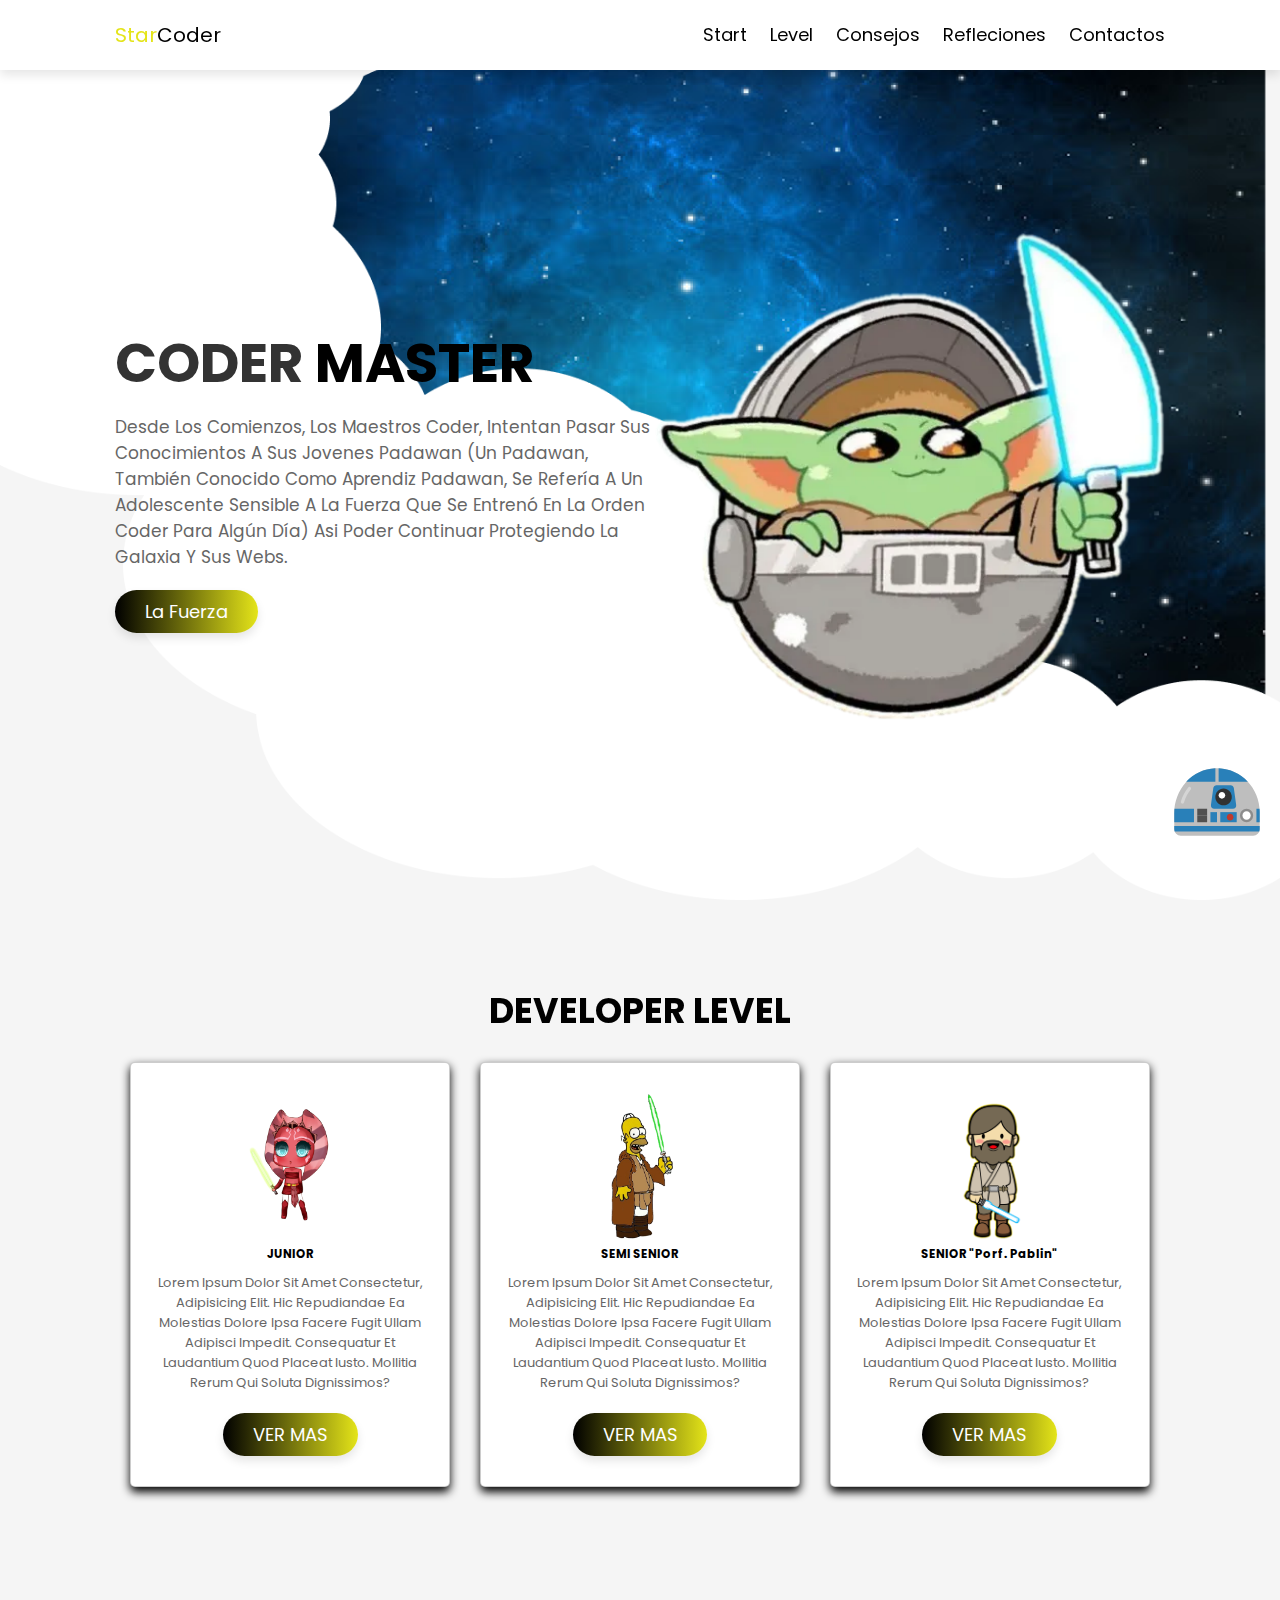
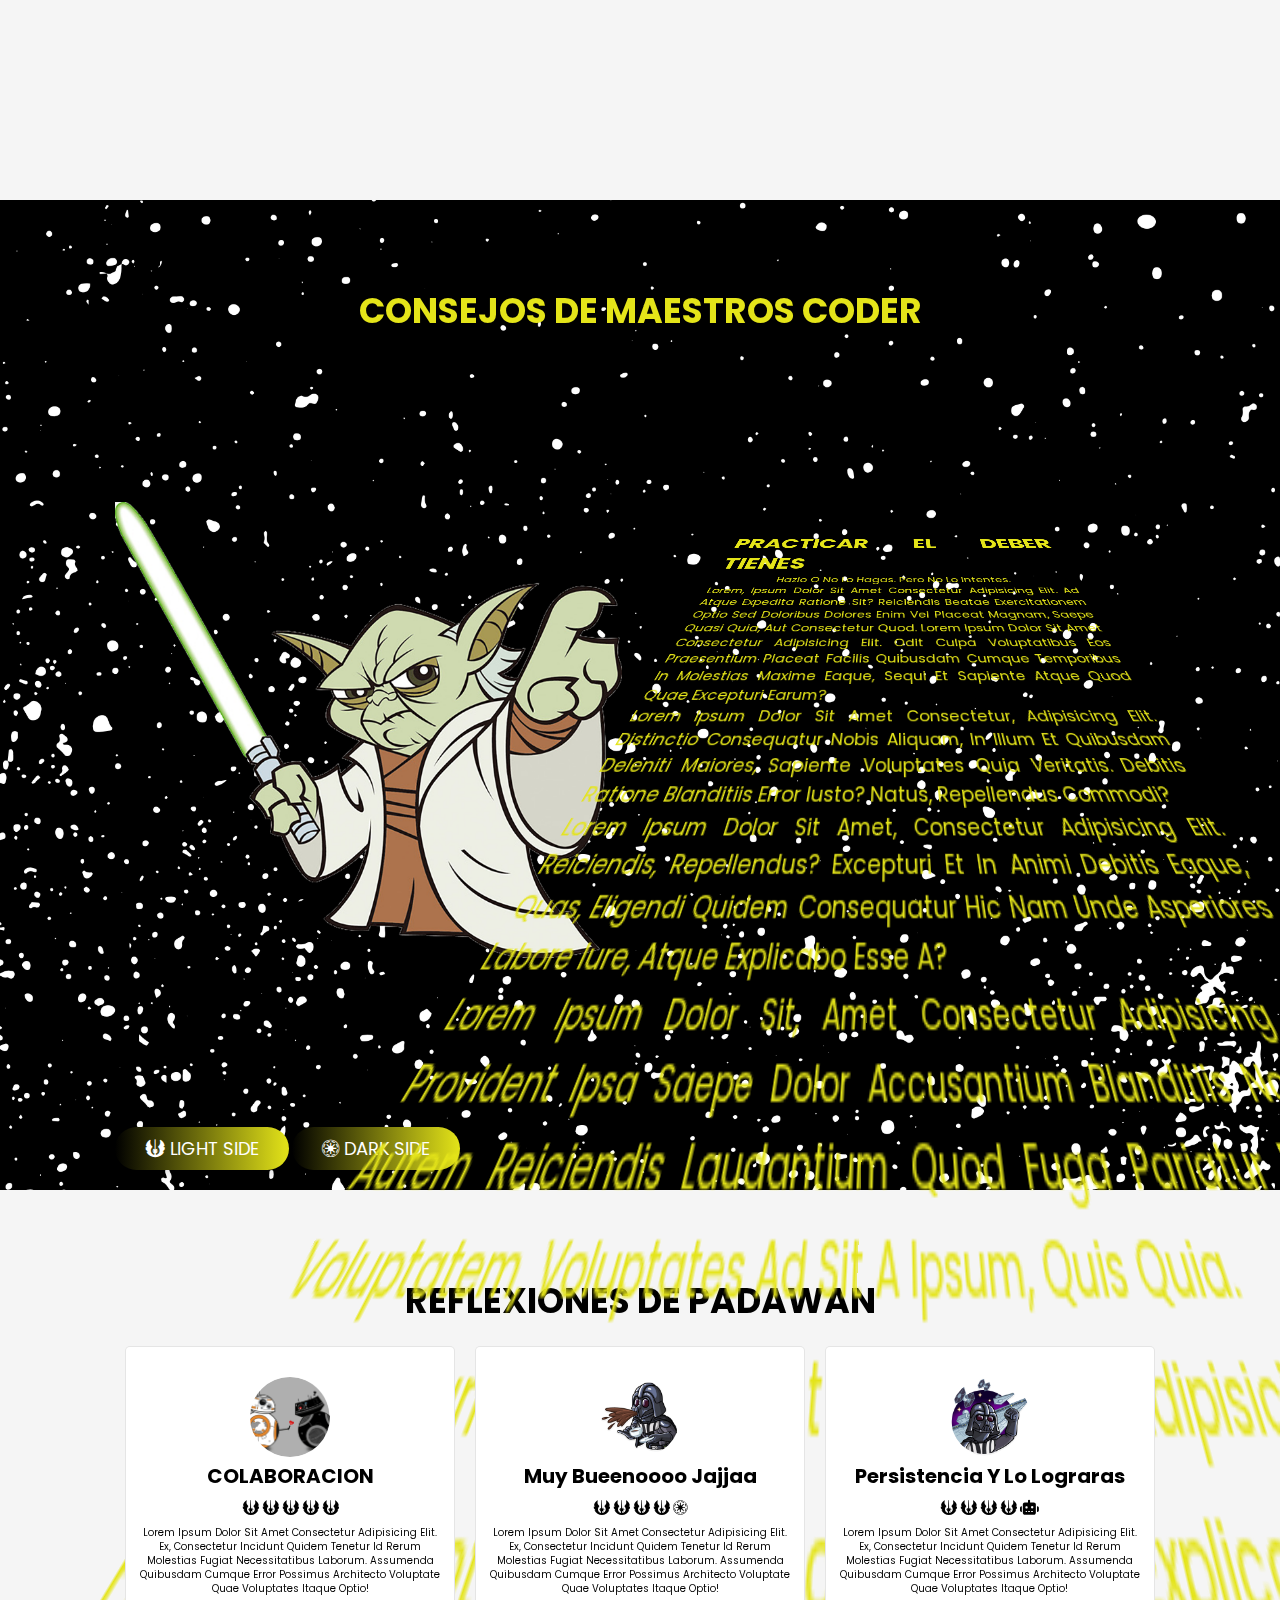
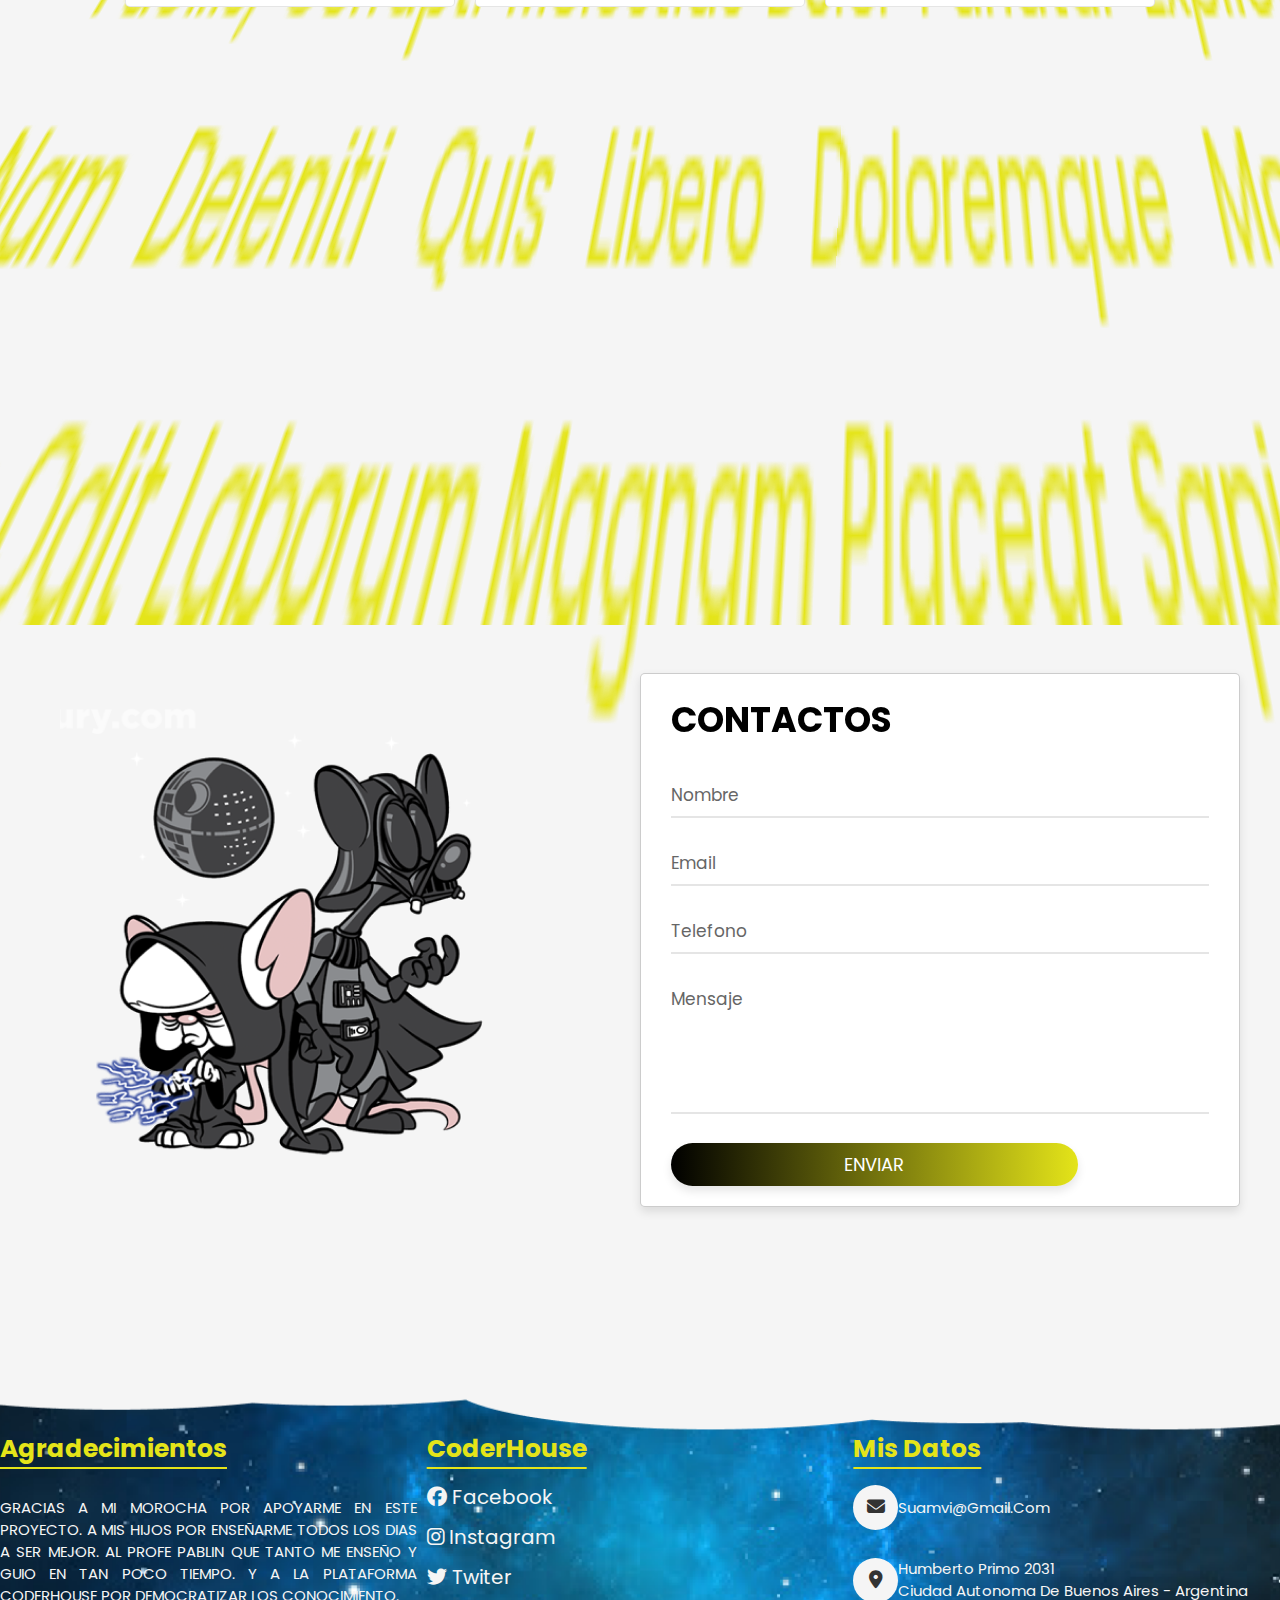
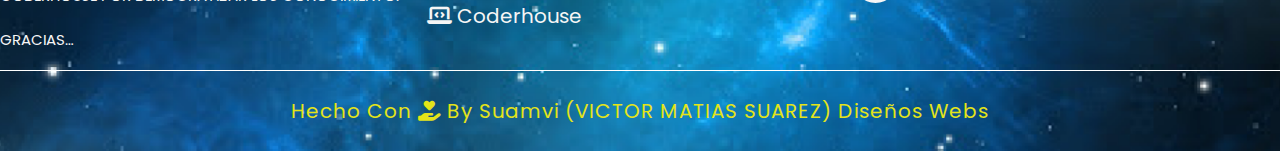
==== index.html @ dddcc373 "Add files via upload" ====
<!DOCTYPE html>
<html lang="en">
    <head>
        <meta charset="UTF-8">
        <meta http-equiv="X-UA-Compatible" content="IE=edge">
        <meta name="viewport" content="width=device-width, initial-scale=1.0">
        <title>StarCoder</title>
        <link rel="stylesheet" href="css/index.css">
        <link rel="shortcut icon" href="./imagen/c3posvg.svg" type="image/x-icon">
        <link rel="stylesheet" href="https://cdnjs.cloudflare.com/ajax/libs/font-awesome/6.2.0/css/all.min.css">
    </head>
    <body>
        <header>
            <a href="#" class="logo">
                <span>Star</span>Coder</a>
                
                <input type="checkbox" id="menu-bar">
                <label for="menu-bar" class="fa-solid fa-jedi"></label>
                
                <nav class="navbar">
                    <a href="#inicio">start</a>
                    <a href="#detalles">level</a>
                    <a href="#acerca_de">consejos</a>
                    <a href="#opiniones">refleciones</a>
                    <a href="#contactos">contactos</a>
                </nav>
            </header>
            
            <div class="container__boton">
                <ul class="menu__boton">
                <a href="http://wa.me/5491163325616?text=Bienvenido%20a%20la%20mejor%20PEÑA%20ROJA%20LAFERRERE%20MANDINGA%20PERCUDANI">
                    <img class="botonwp" src="imagen/ar2.svg" alt="">
                </a>
                
                </ul>
            </div>
            <section class="inicio" id="inicio">
                <div class="content">
                    <h3>coder <span>master</span></h3>
                    <p>Desde los comienzos, los Maestros Coder, intentan pasar sus conocimientos a sus jovenes Padawan (Un Padawan, también conocido como aprendiz Padawan, se refería a un adolescente sensible a la Fuerza que se entrenó en la Orden Coder para algún día) asi poder continuar protegiendo la galaxia y sus Webs.</p>
                    <a href="#" class="btn">la fuerza</a>
                </div>
    <div class="imagen">
        
        <img src="./imagen/yodaaapng.png" alt="audifono">
    </div>

</section>

<section class="detalles" id="detalles">
    <h1 class="heading">developer level</h1>
    <div class="caja-contenedor">
        <div class="caja">
            <img src="./imagen/azokapng.png" alt="">
            <h3>JUNIOR</h3>
            <p>Lorem ipsum dolor sit amet consectetur, adipisicing elit. Hic repudiandae ea molestias dolore ipsa facere fugit ullam adipisci impedit. Consequatur et laudantium quod placeat iusto. Mollitia rerum qui soluta dignissimos?</p>
            
            <a href="#" class="btn">VER MAS</a>
        </div>

        <div class="caja">
            <img src="./imagen/semiseniorpng.png" alt="">
            <h3>SEMI SENIOR</h3>
            <p>Lorem ipsum dolor sit amet consectetur, adipisicing elit. Hic repudiandae ea molestias dolore ipsa facere fugit ullam adipisci impedit. Consequatur et laudantium quod placeat iusto. Mollitia rerum qui soluta dignissimos?</p>
            
            <a href="#" class="btn">VER MAS</a>
        </div>

        <div class="caja">
            <img src="./imagen/pablopng.png" alt="">
            <h3>SENIOR "Porf. Pablin"</h3>
            <p>Lorem ipsum dolor sit amet consectetur, adipisicing elit. Hic repudiandae ea molestias dolore ipsa facere fugit ullam adipisci impedit. Consequatur et laudantium quod placeat iusto. Mollitia rerum qui soluta dignissimos?</p>
            
            <a href="#" class="btn">VER MAS</a>
        </div>
    </div>
</section>

<section class="acerca_de" id="acerca_de">
    <h1 class="headingconsejo">CONSEJOS DE MAESTROS CODER</h1>
    <div class="columna">
        <div class="image">
            <img src="./imagen/yogainicialpng.png" alt="">
        </div>

        <div class="starwars">
                <h3>PRACTICAR EL DEBER TIENES</h3>
                <br>
                <p>Hazlo o no lo hagas. Pero no lo intentes.</p>
        
            <p>Lorem, ipsum dolor sit amet consectetur adipisicing elit. Ad atque expedita ratione sit? Reiciendis beatae exercitationem optio sed doloribus dolores enim vel placeat magnam, saepe quasi quia, aut consectetur quod. Lorem ipsum dolor sit amet consectetur adipisicing elit. Odit culpa voluptatibus eos praesentium placeat facilis quibusdam cumque temporibus in molestias maxime eaque, sequi et sapiente atque quod quae excepturi earum?</p>

            <p>Lorem ipsum dolor sit amet consectetur, adipisicing elit. Distinctio consequatur nobis aliquam, in illum et quibusdam deleniti maiores, sapiente voluptates quia veritatis. Debitis ratione blanditiis error iusto? Natus, repellendus commodi?</p>

            <p>Lorem ipsum dolor sit amet, consectetur adipisicing elit. Reiciendis, repellendus? Excepturi et in animi debitis eaque, quas, eligendi quidem consequatur hic nam unde asperiores labore iure, atque explicabo esse a?</p>
            <p>Lorem ipsum dolor sit, amet consectetur adipisicing elit. Provident ipsa saepe dolor accusantium blanditiis nostrum autem reiciendis laudantium quod fuga pariatur dolorum voluptatem, voluptates ad sit a ipsum, quis quia.</p>
            <p>Lorem, ipsum dolor sit amet consectetur adipisicing elit. Quod facilis, corrupti molestias dolor pariatur explicabo harum iste, nam deleniti quis libero doloremque molestiae distinctio quae odit laborum magnam placeat sapiente.</p>
            </div>
        
            
            <div class="bottons">
                <a href="#" class="btn"><i class="fa-solid fa-jedi"></i>   LIGHT SIDE</a>
                <a href="#" class="btn"><i class="fa-brands fa-galactic-republic"></i>  DARK SIDE</a>
            </div>
        </div>
    </div>
</section>

<section class="opiniones" id="opiniones">
    <h1 class="heading">REFLEXIONES DE PADAWAN</h1>
    <div class="caja-contenedor">
        <div class="caja">
            <div class="user">
                <img src="./imagen/bb8png.png" alt="">
                <h3>COLABORACION</h3>
                <div class="stars">
                    <i class="fa-solid fa-jedi"></i>
                    <i class="fa-solid fa-jedi"></i>
                    <i class="fa-solid fa-jedi"></i>
                    <i class="fa-solid fa-jedi"></i>
                    <i class="fa-solid fa-jedi"></i>
                </div>
                <div class="comentarios">
                    Lorem ipsum dolor sit amet consectetur adipisicing elit. Ex, consectetur incidunt quidem tenetur id rerum molestias fugiat necessitatibus laborum. Assumenda quibusdam cumque error possimus architecto voluptate quae voluptates itaque optio!
                </div>
            </div>
        </div>
            <div class="caja">
                <div class="user">
                    <img src="./imagen/darpng.png" alt="">
                    <h3>muy bueenoooo jajjaa</h3>
                    <div class="stars">
                        <i class="fa-solid fa-jedi"></i>
                        <i class="fa-solid fa-jedi"></i>
                        <i class="fa-solid fa-jedi"></i>
                        <i class="fa-solid fa-jedi"></i>
                        <i class="fa-brands fa-galactic-republic"></i>
                    </div>
                    <div class="comentarios">
                        Lorem ipsum dolor sit amet consectetur adipisicing elit. Ex, consectetur incidunt quidem tenetur id rerum molestias fugiat necessitatibus laborum. Assumenda quibusdam cumque error possimus architecto voluptate quae voluptates itaque optio!
                    </div>
                </div>
            </div>
                <div class="caja">
                    <div class="user">
                        <img src="./imagen/ladooscurowin.png" alt="">
                        <h3>persistencia y lo lograras</h3>
                        <div class="stars">
                            <i class="fa-solid fa-jedi"></i>
                            <i class="fa-solid fa-jedi"></i>
                            <i class="fa-solid fa-jedi"></i>
                            <i class="fa-solid fa-jedi"></i>
                            <i class="fa-solid fa-robot"></i>
                        </div>
                        <div class="comentarios">
                            Lorem ipsum dolor sit amet consectetur adipisicing elit. Ex, consectetur incidunt quidem tenetur id rerum molestias fugiat necessitatibus laborum. Assumenda quibusdam cumque error possimus architecto voluptate quae voluptates itaque optio!
                        </div>
                    </div>
                </div>
    </div>
</section>

<section class="contactos" id="contactos">
    <div class="imagen">
        <img src="./imagen/pinkycerebrostarpng.png" alt="">
    </div>

    <form action="">
        <h1 class="heading">contactos</h1>
        <div class="inputcaja">
            <input type="text" required>
            <label for="">nombre</label>
        </div>
        <div class="inputcaja">
            <input type="email" required>
            <label for="">email</label>
        </div>
        <div class="inputcaja">
            <input type="number" required>
            <label for="">telefono</label>
        </div>
        <div class="inputcaja">
            <textarea name="" id="" cols="30" rows="10"></textarea>
            <label for="">mensaje</label>
        </div>
        <input type="submint" class="btn" value="ENVIAR">
    </form>
</section>

<div class="footer">
    <div class="caja-contenedor">
        <div class="caja">
            <h3>agradecimientos</h3>
            <p>GRACIAS A MI MOROCHA POR APOYARME EN ESTE PROYECTO. A MIS HIJOS POR ENSEÑARME TODOS LOS DIAS A SER MEJOR. AL PROFE PABLIN QUE TANTO ME ENSEÑO Y GUIO EN TAN POCO TIEMPO. Y A LA PLATAFORMA CODERHOUSE POR DEMOCRATIZAR LOS CONOCIMIENTO. <BR></BR> GRACIAS…</p>
        </div>

        <div class="caja">
            <h3>coderHouse</h3>
            <a href="https://www.facebook.com/CoderhouseElSalvador/"><i class="fa-brands fa-facebook"></i> facebook</a>
            <a href="https://www.instagram.com/coderhouse/?hl=es"><i class="fa-brands fa-instagram"></i> instagram</a>
            <a href="https://twitter.com/coderhouse?ref_src=twsrc%5Egoogle%7Ctwcamp%5Eserp%7Ctwgr%5Eauthor"><i class="fa-brands fa-twitter"></i>  twiter</a>
            <a href="https://www.coderhouse.com/"><i class="fa-solid fa-laptop-code"></i> coderhouse</a>
        </div>

        <div class="caja">
            <h3>mis datos</h3>
            <div class="info">
                <i class="fa-solid fa-envelope"></i>
                <p>suamvi@gmail.com</p>
            </div>

            <div class="info">
                <i class="fa-solid fa-location-dot"></i>
                <p>humberto primo 2031 <br>ciudad autonoma de buenos aires - argentina</p>
            </div>
        </div>
    </div>

    <h1 class="creadopor">
        hecho con <i class="fa-solid fa-hand-holding-heart"></i> By suamvi (VICTOR MATIAS SUAREZ) Diseños Webs
    </h1>


</div>
</body>
</html>
---- css/index.css ----
@import url('https://fonts.googleapis.com/css2?family=Poppins:wght@100;200;300;400;500&display=swap');

:root{
    --amarillo: rgb(228, 228, 25);
    --rojo: red;
    --verde: black;
    --degradado:linear-gradient(90deg, var(--verde),var(--amarillo))
}

*{
    font-family: 'Poppins', sans-serif;
    margin: 0;
    padding: 0;
    box-sizing: border-box;
    text-decoration: none;
    outline: none;
    border: none;
    text-transform: capitalize;
}

*::selection{
    background: var(--amarillo);
    color: white;
}

html{
    font-size: 62.4%;
    overflow-x: hidden;
}

body{
    background: whitesmoke;
}

section{
    min-height: 100vh;
    padding: 0 9%;
    padding-top: 7.5rem;
    padding-bottom: 2rem;
}
.btn{
    display: inline-block;
    margin-top: 1rem;
    padding: .8rem 3rem;
    border-radius: 5rem;
    background: var(--degradado);
    font-size: 1.8rem;
    color: white;
    cursor: pointer;
    box-shadow: 0 .5rem 1rem rgb(0, 0, 0, .1);
    transition: all .4s linear;
}

.btn:hover{
    transform: scale(1.1);
}

.heading{
    text-align: center;
    background: var(--verde);
    color: transparent;
    -webkit-background-clip: text;
    background-clip: text;
    font-size: 3.5rem;
    text-transform: uppercase;
    padding: 1rem;
}

/*header*/
header{
    position: fixed;
    top: 0;
    left: 0;
    width: 100%;
    background-color: white;
    box-shadow:  0 .5rem 1rem rgba(0, 0, 0, .1);
    padding: 2rem 9%;
    display: flex;
    align-items: center;
    justify-content: space-between;
    z-index: 1000;
}

header .logo{
    font-size: 2rem;
    color: var(--verde);
}

header .logo span{
    color: var(--amarillo);
}

header .navbar a{
    font-size: 1.8rem;
    margin-left: 2rem;
    color: var(--verde);
}

header .navbar a:hover{
    color: var(--amarillo);
}

header input{
    display: none;
}

header label{
    font-size: 3rem;
    color: var(--verde);
    cursor: pointer;
    visibility: hidden;
    opacity: 0;
}
/*fin header*/
/*inicio*/
.inicio{
    display: flex;
    align-items: center;
    justify-content: center;
    background: url(../imagen/cieloestrellado.png) no-repeat;
    background-size: cover;
    background-position: center;
}

.inicio .imagen img{
    width: 40vw;
    animation: float 3s linear infinite;
}

@keyframes float{
    0%, 100%{
        transform: translateY(0rem);
    }
    50%{
        transform: translateY(-3.5rem);
    }
}

.inicio .content h3{
    font-size: 5.5rem;
    color: #333;
    text-transform: uppercase;
}

.inicio .content h3 span{
    color: var(--verde);
    text-transform: uppercase;
}

.inicio .content p{
    font-size: 1.7rem;
    color: #666;
    padding: 1rem 0;
}
/*fin inicio*/
/*detalles*/
.detalles .caja-contenedor{
    display: flex;
    align-items: center;
    flex-wrap: wrap;
}

.detalles .caja-contenedor .caja{
    flex: 1 1 30rem;
    background: white;
    border-radius: .5rem;
    border: 0.1rem solid rgba(0, 0, 0, .2);
    box-shadow: 0 .5rem 1rem rgba(0, 0, 0, 1);
    margin: 1.5rem;
    padding: 3rem 2rem;
    border-radius: .5rem;
    text-align: center;
    transition: .2s linear;
}

.detalles .caja-contenedor .caja p{
    font-size: 1.3rem;
    color: #666;
    padding: 1rem 0;
}

.detalles .caja-contenedor .caja img{
    height: 15rem;
}

.detalles .caja-contenedor .cajas h3{
    font-size: 2rem;
    color: #333;
    padding-top: 1rem;
}

/*fin detalles*/
/*acerca de inicio*/

.acerca_de{
    background: url(../imagen/fondoestrellas.jpg) no-repeat;
    background-size: cover;
    background-position: center;
    padding-bottom:  1 1 10rem;
    height: 100%;
    width: 100%;
}

.acerca_de .headingconsejo{
    text-align: center;
    background: var(--amarillo);
    color: transparent;
    -webkit-background-clip: text;
    background-clip: text;
    font-size: 3.5rem;
    text-transform: uppercase;
    padding: 1rem;
}

.acerca_de .columna{
    display: flex;
    align-items: center;
    flex-wrap: wrap;
}

.acerca_de .columna .image{
    flex: 1 1 50rem;
}

.acerca_de .columna .image img{
    width: 100%;
}

/* texto de starwars inicio */
.acerca_de .columna .starwars{
    flex: 30 10 30rem;
}

.acerca_de .columna .starwars h3{
    font-size: 4rem;
    color: var(--amarillo);
}


.acerca_de .columna .starwars p{
    font-size: 1.7rem;
    color: var(--amarillo);
    padding: 80rem 1;
    margin: auto;
    max-width: 1080px;
}

.acerca_de .starwars{
    display: flex;
    align-items: center;
    flex-wrap: wrap;
    text-align: justify;
    transform: perspective(200px) rotateX(24deg);
    animation: introwar 30s linear infinite;
}

@keyframes introwar{
    0%{
        transform: perspective(200px) rotateX(14deg) translateY(400px)
        opacity: 1;
    }
    60%{
        opacity: 0.5;
    }
    100%{
        transform: perspective(200px) rotateX(14deg) translateY(-1000px)
    }
}
/*texto star wars fin*/

.acerca_de .columna .content .bottons a:last-child{
    margin-left: 40rem;
}
/*acerca de fin*/

/*opiniones inicio*/
.opiniones .caja-contenedor{
    display: flex;
    align-items: center;
    justify-content: center;
    flex-wrap: wrap;
}

.opiniones .caja-contenedor .caja{
    background: white;
    margin: 1rem;
    padding: 1rem;
    text-align: center;
    position: relative;
    border: .1rem solid rgba(0, 0, 0, .1);
    box-shadow: 0 .5 1rem rgba(0, 0, 0, .1);
    flex: 1 1 30rem;
    border-radius: .5rem;
}

.opiniones .caja-contenedor .caja .fa-atom{
    position: absolute;
    top: 1rem;
    right: 2rem;
    font-size: 8rem;
    color: var(--amarillo);
    opacity: .3;
}

.opiniones .caja-contenedor .caja .user img{
    border-radius: 50%;
    object-fit: cover;
    height: 8rem;
    width: 8rem;
    margin-top: 2rem;
}

.opiniones .caja-contenedor .caja .user h3{
    color: var(--verde);
    font-size: 2rem;
}

.opiniones .caja-contenedor .caja .stars i{
    color:var(--verde);
    font-size: 1.5rem;
    padding: 1rem 0;
}

.opiniones .caja-contenedor .caja .comentrios{
    color: #666;
    font-size: 1.5rem;
    padding: 1rem;
}
/*fin opiniones*/

/*CONTACTOS inicio*/
.contactos{
    display: flex;
    align-items: center;
    justify-content: center;
    flex-wrap: wrap;
    padding: 4rem;
}

.contactos .imagen{
    flex: 1 1 40rem;
}

.contactos .imagen{
    width: 100%;
    padding: 2rem;
}

.contactos form{
    flex: 1 1 40rem;
    padding: 2rem 3rem;
    border: .1rem solid rgba(0, 0, 0, .2);
    box-shadow: 0 .5rem 1rem rgba(0, 0, 0, .1);
    border-radius: .5rem;
    background: white;
}

.contactos .heading{
    text-align: left;
    padding: 0;
    padding-bottom: 2rem;
}

.contactos form .inputcaja{
    position: relative;
}

.contactos form .inputcaja input, .contactos form .inputcaja textarea{
    width: 100%;
    background: none;
    color: #333;
    margin: 1.5rem 0;
    padding: .5rem 0;
    font-size: 1.7rem;
    border-bottom: .3rem solid rgba(0, 0, 0, .1);
    text-transform: none;
}

.contactos form .inputcaja textarea{
    resize: none;
    height: 13rem;
}

.contactos form .inputcaja label{
    position: absolute;
    top: 1.7rem;
    left: 0;
    font-size: 1.7rem;
    color: #666;
    transition: .2s linear;
}

.contactos form .inputcaja input:focus ~ label,
.contactos form .inputcaja input:valid ~ label,
.contactos form .inputcaja textarea:focus ~ label,
.contactos form .inputcaja textares:valid ~ label{
    top: -.5rem;
    font-size: 1.5rem;
    color: var(--verde);
}

.contactos .btn{
    text-align: center;
}
/*fin contactos*/
/*FOOTER*/
.footer{
    padding-top: 3rem;
    background: url(../imagen/fondoestrella2.jpg) no-repeat;
    background-size: cover;
    background-position: center;
}

.footer .caja-contenedor{
    display: flex;
    flex-wrap: wrap;
}

.footer .caja-contenedor .caja{
    flex: 1 1 25rem;
}

.footer .caja-contenedor .caja h3{
    font-size: 2.5rem;
    padding: 1rem 0;
    color: var(--amarillo);
    text-decoration: underline;
    text-underline-offset: 1rem;
}

.footer .caja-contenedor .caja p{
    font-size: 1.5rem;
    padding: 2rem 0;
    color: whitesmoke;
    text-align: justify;
    padding-right: 1rem;
}

.footer .caja-contenedor .caja a{
    display: block;
    font-size: 2rem;
    padding: .5rem 0;
    color: whitesmoke;
}

.footer .caja-contenedor .caja a:hover{
    text-decoration: underline;
}

.footer .caja-contenedor .caja .info{
    display: flex;
    align-items: center;
}

.footer .caja-contenedor .caja .info i{
    margin: .5rem 0;
    padding-right: 0rem;
    border-radius: 50%;
    background: whitesmoke;
    color: #333;
    font-size: 1.8rem;
    height: 4.5rem;
    width: 4.5rem;
    line-height: 4.5rem;
    text-align: center;
}

.footer .creadopor{
    font-size: 2rem;
    font-weight: normal;
    letter-spacing: .1rem;
    color: var(--amarillo);
    border-top: .1rem solid #fff;
    padding: 2.5rem 1rem;
    text-align: center;
}
/*fin FOOTER*/
/*boton whatsapp inicio*/

/* whatsapp logo */

.container__boton {
    flex-direction: column;
    position: fixed;
    z-index: 999;
    border-radius: 50%;
    bottom: 50px;
    right: 1rem;
    padding: 1rem;
    transition: ease 1s;
    animation: efecto 1.5s infinite;
}
@keyframes efecto {
    0%{
        box-shadow: 0 0 0 0 rgb(232, 242, 43);
    }
    100%{
        box-shadow: 0 0 0 30px rgba(0, 0, 0, 0);
    }
}


.container__boton:hover{
    transform: scale(1.2);
    transition: .3s;
}

.boton {
    width: 0.8rem;
    transition: ease 1s;
}

.contenedor-redes{
    text-align: center;
    align-items: flex;
    flex-direction: column;
}

/*boton whatsapp fin*/

/*tamaños para distintas pantallas*/
@media(max-width:1200px){
    html{
        font-size: 55%;
    }
}

@media (max-width:900px){
    seccion{
        padding: 0 3%;
        padding-top: 7.5rem;
        padding-bottom: 2rem;
    }
}

@media(max-width:768px){
    header label{
        visibility: visible;
        opacity: 1;
    }

    header .navbar{
        position: absolute;
        top: 100%;
        left: 0;
        width: 100%;
        background: white;
        padding: 1rem 2rem;
        border-top: .1rem solid rgb(0, 0, 0, .2);
        box-shadow: 0 .5rem 1rem rgba(0, 0, 0, .1);
        transform-origin: top;
        transform: scaleY(0);
        opacity: 0;
        transition: .2s linear;
    }

    header .navbar a{
        display: block;
        margin: 2rem 0;
        font-size: 2rem;
    }

    header input:checked ~ .navbar{
        transform: scaleY(1);
        opacity: 1;
    }

    header input:checked ~ label::before{
        content: '\f00d';
    }
    
    .inicio{
        flex-flow: column-reverse;
    }
    
    .inicio .imagen img{
        width: 100%;
    }
    

    .inicio .content h3{
        font-size: 3.6rem;
    }


    .inicio .content p{
        font-size: 1.5rem;
    }


    .acerca_de{
        background-position: right;
    }


    .suscribete p{
        width: auto;
    }
}

@media(max-width:450px){
    html{
        font-size: 49%;
    }
    .acerca_de .columna .content .bottons a{
        width: 100%;
        text-align: center;
    }

    .acerca_de .columna .content .bottons a:last-child{
        margin: 1rem 0;
    }
    }
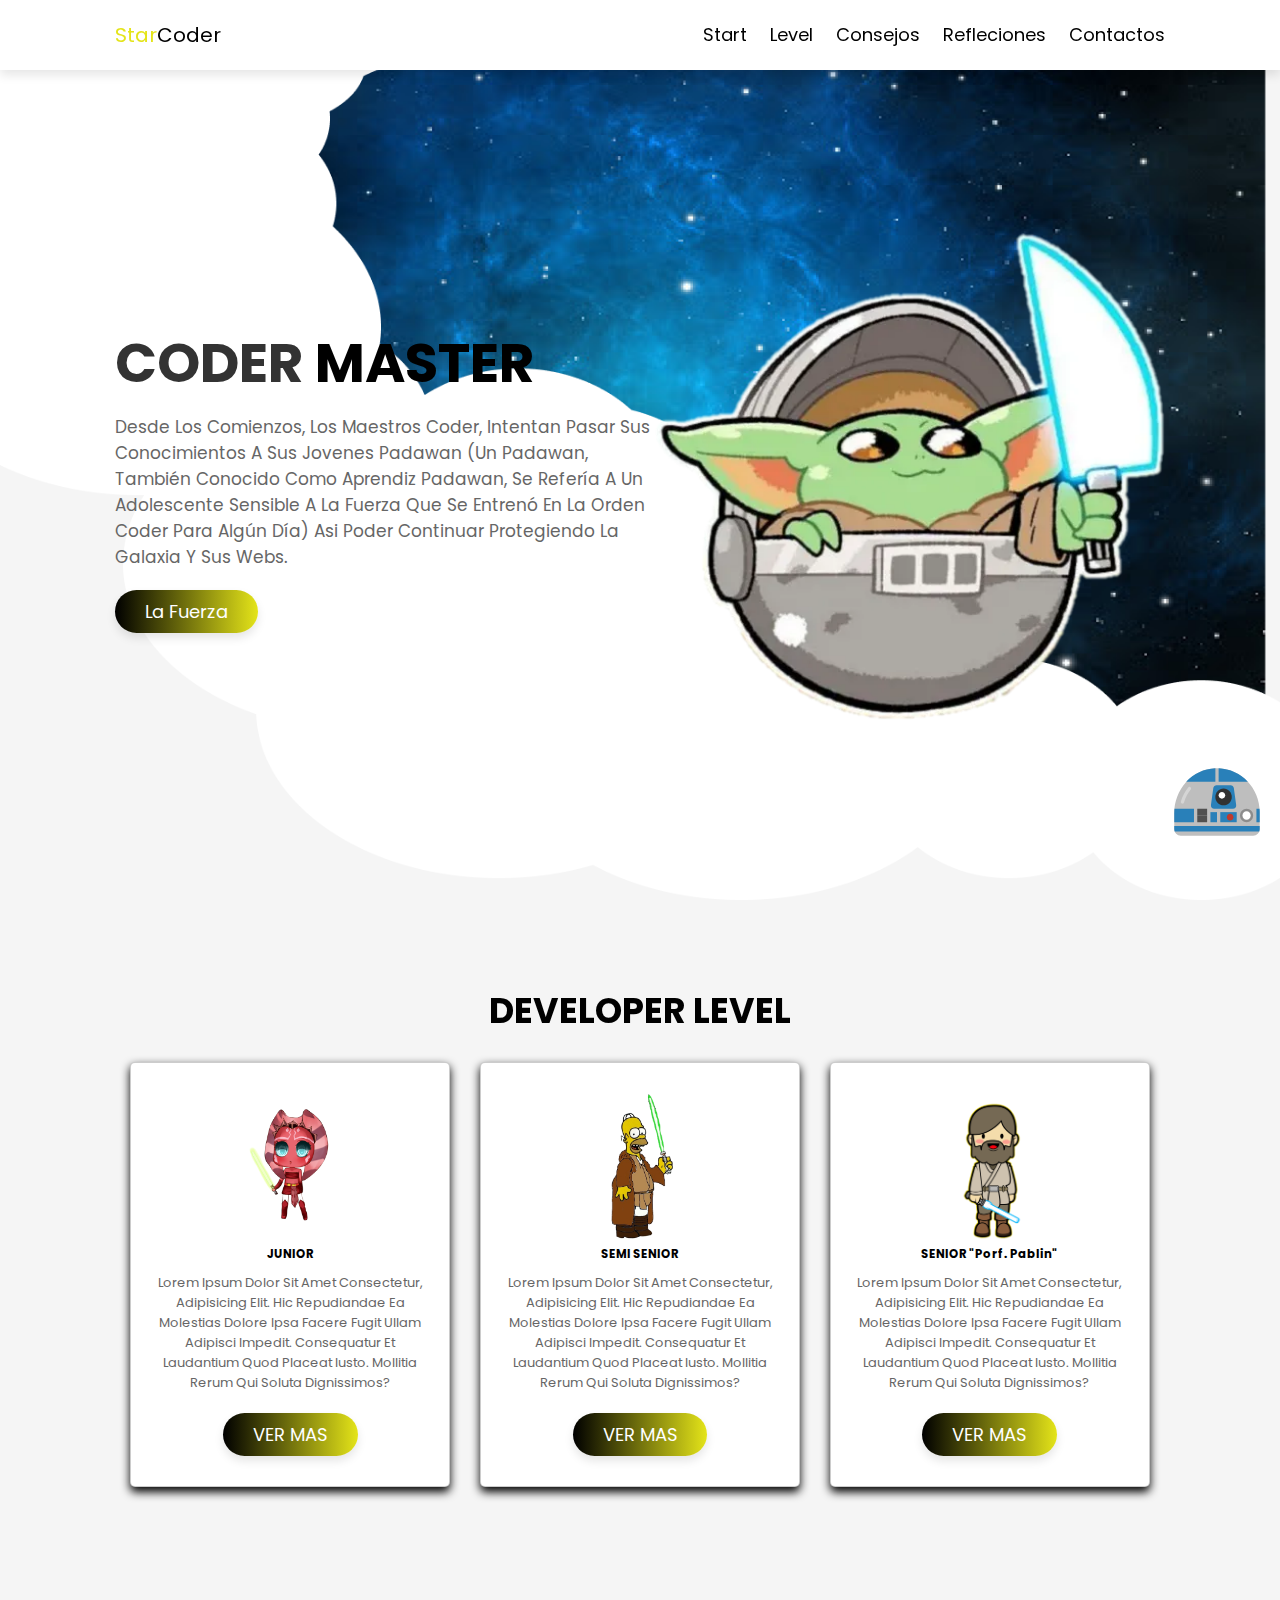
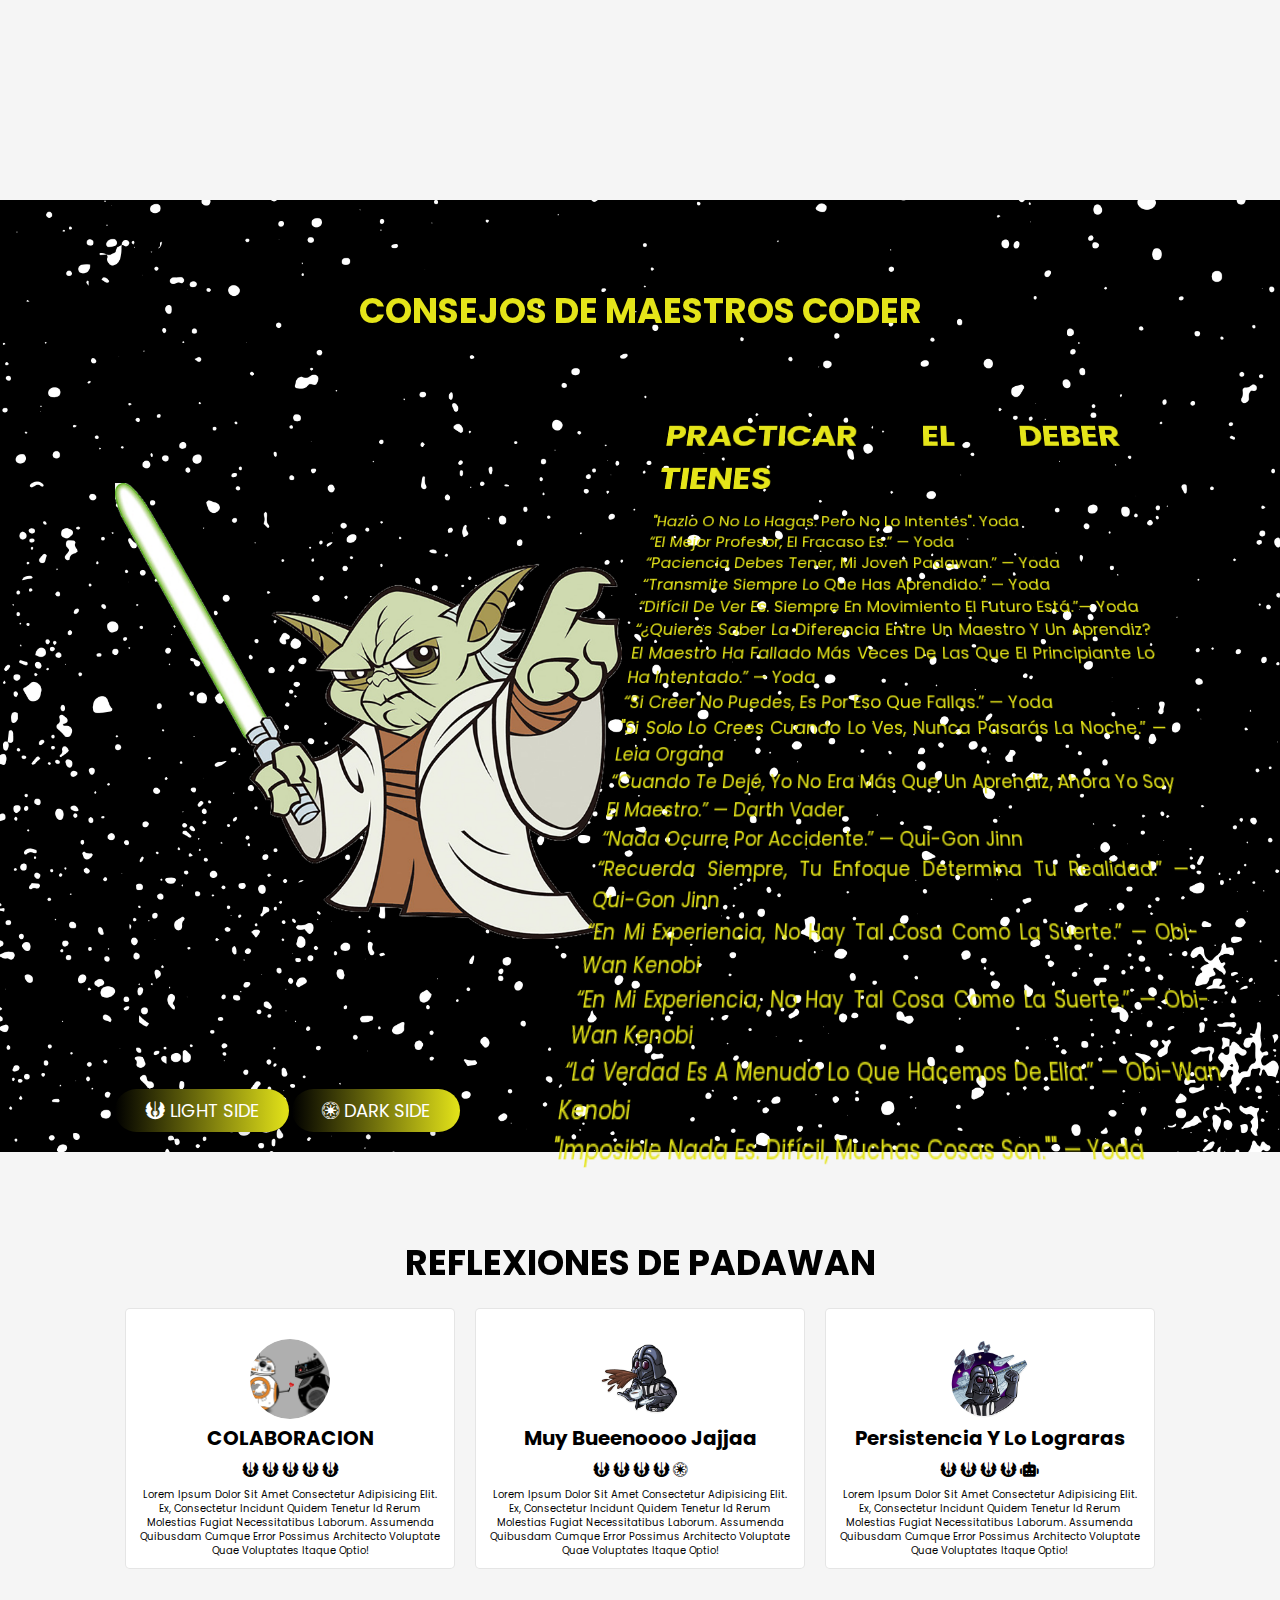
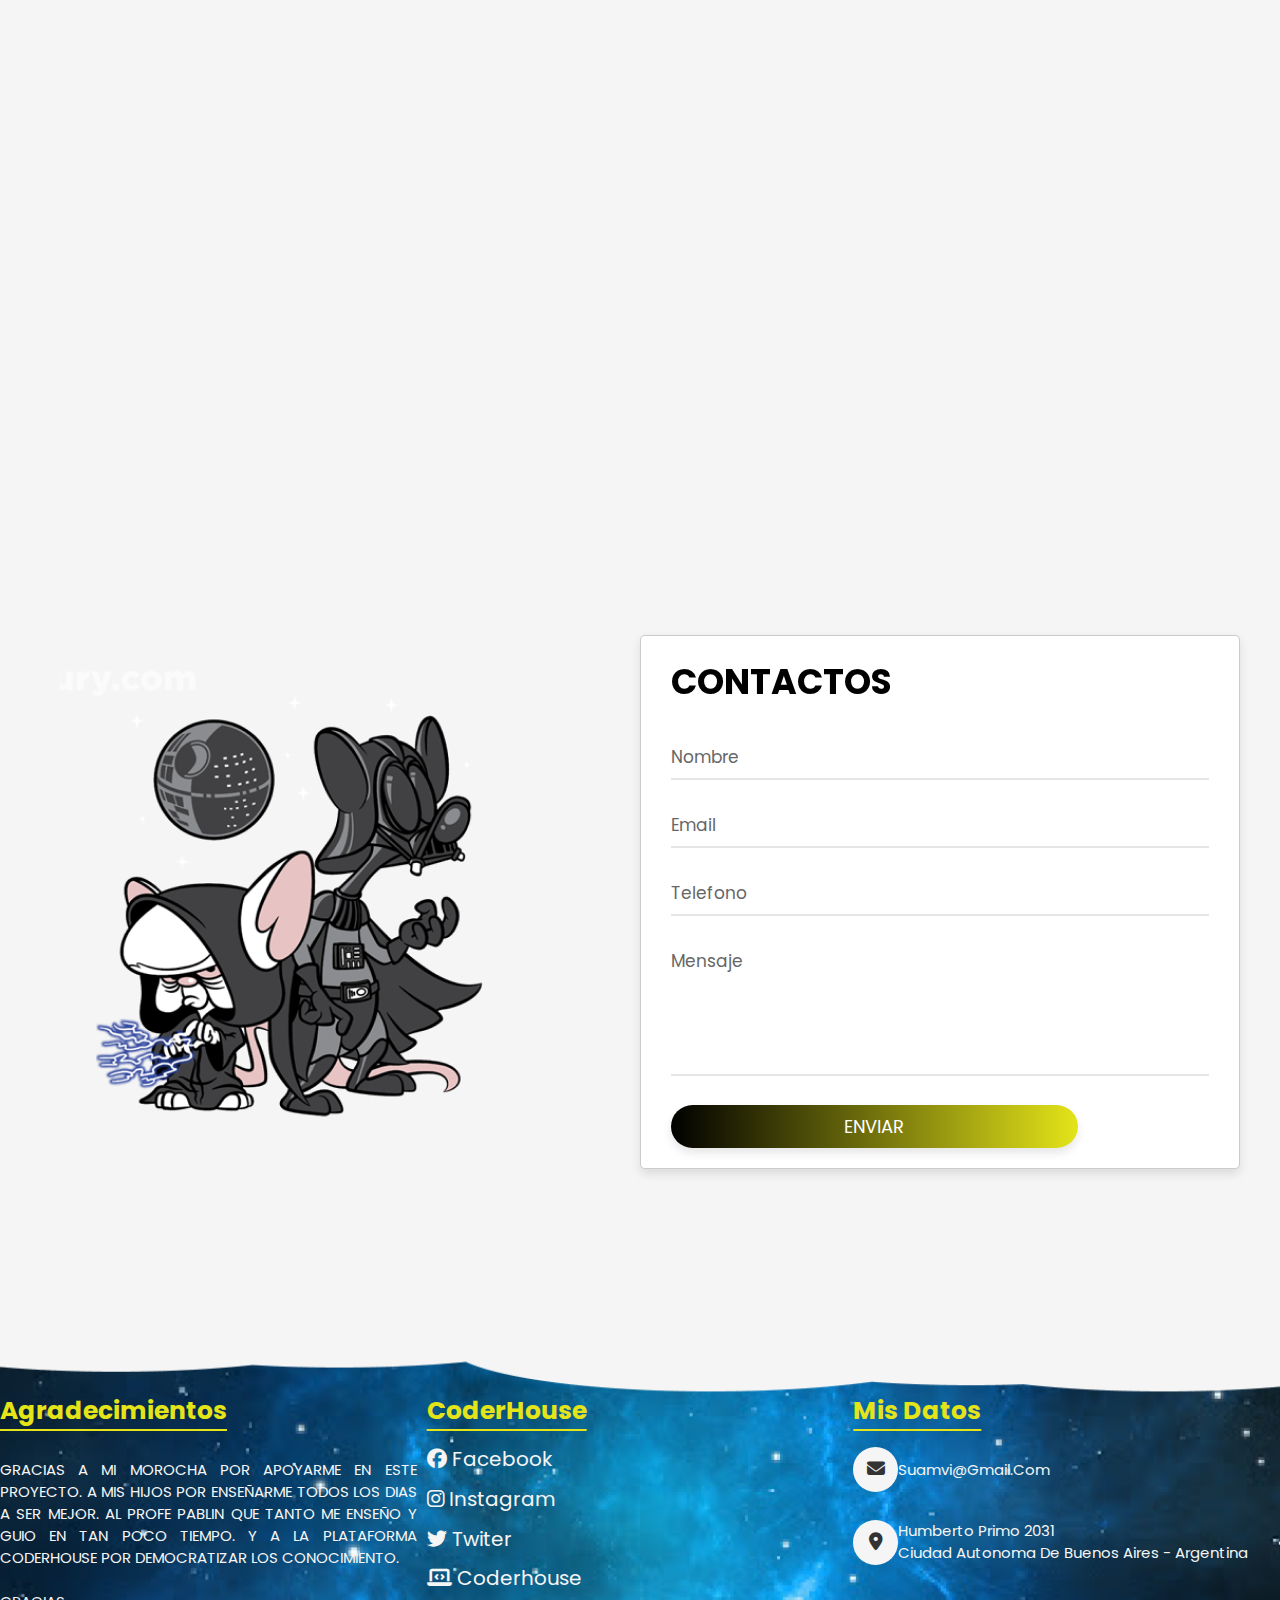
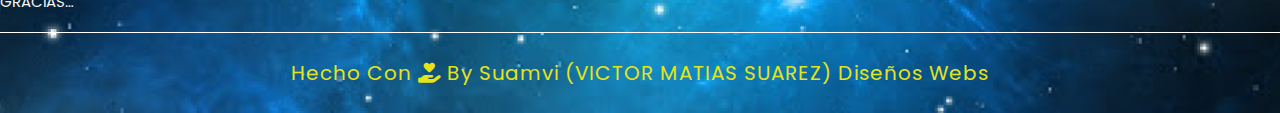
==== commit 18ca2385: "Add files via upload" ====
--- a/index.html
+++ b/index.html
@@ -86,15 +86,7 @@
         <div class="starwars">
                 <h3>PRACTICAR EL DEBER TIENES</h3>
                 <br>
-                <p>Hazlo o no lo hagas. Pero no lo intentes.</p>
-        
-            <p>Lorem, ipsum dolor sit amet consectetur adipisicing elit. Ad atque expedita ratione sit? Reiciendis beatae exercitationem optio sed doloribus dolores enim vel placeat magnam, saepe quasi quia, aut consectetur quod. Lorem ipsum dolor sit amet consectetur adipisicing elit. Odit culpa voluptatibus eos praesentium placeat facilis quibusdam cumque temporibus in molestias maxime eaque, sequi et sapiente atque quod quae excepturi earum?</p>
-
-            <p>Lorem ipsum dolor sit amet consectetur, adipisicing elit. Distinctio consequatur nobis aliquam, in illum et quibusdam deleniti maiores, sapiente voluptates quia veritatis. Debitis ratione blanditiis error iusto? Natus, repellendus commodi?</p>
-
-            <p>Lorem ipsum dolor sit amet, consectetur adipisicing elit. Reiciendis, repellendus? Excepturi et in animi debitis eaque, quas, eligendi quidem consequatur hic nam unde asperiores labore iure, atque explicabo esse a?</p>
-            <p>Lorem ipsum dolor sit, amet consectetur adipisicing elit. Provident ipsa saepe dolor accusantium blanditiis nostrum autem reiciendis laudantium quod fuga pariatur dolorum voluptatem, voluptates ad sit a ipsum, quis quia.</p>
-            <p>Lorem, ipsum dolor sit amet consectetur adipisicing elit. Quod facilis, corrupti molestias dolor pariatur explicabo harum iste, nam deleniti quis libero doloremque molestiae distinctio quae odit laborum magnam placeat sapiente.</p>
+                <p>"Hazlo o no lo hagas. Pero no lo intentes". Yoda <br>“El mejor profesor, el fracaso es.” — Yoda <br>“Paciencia debes tener, mi joven padawan.” — Yoda <br>“Transmite siempre lo que has aprendido.” — Yoda <br>“Difícil de ver es. Siempre en movimiento el futuro está.”— Yoda <br>“¿Quieres saber la diferencia entre un maestro y un aprendiz? El maestro ha fallado más veces de las que el principiante lo ha intentado.” — Yoda <br>“Si creer no puedes, es por eso que fallas.”  — Yoda <br>"Si solo lo crees cuando lo ves, nunca pasarás la noche.” — Leia Organa <br>“Cuando te dejé, yo no era más que un aprendiz, ahora yo soy el maestro.” — Darth Vader <br>“Nada ocurre por accidente.” — Qui-Gon Jinn <br>“Recuerda siempre, tu enfoque determina tu realidad.” — Qui-Gon Jinn <br>“En mi experiencia, no hay tal cosa como la suerte.” — Obi-Wan Kenobi <br>“En mi experiencia, no hay tal cosa como la suerte.” — Obi-Wan Kenobi <br>“La verdad es a menudo lo que hacemos de ella.” — Obi-Wan Kenobi <br>"Imposible nada es. Difícil, muchas cosas son."" — Yoda</p>                
             </div>
         
             
--- a/css/index.css
+++ b/css/index.css
@@ -236,7 +236,6 @@
     color: var(--amarillo);
 }
 
-
 .acerca_de .columna .starwars p{
     font-size: 1.7rem;
     color: var(--amarillo);
@@ -250,8 +249,9 @@
     align-items: center;
     flex-wrap: wrap;
     text-align: justify;
-    transform: perspective(200px) rotateX(24deg);
-    animation: introwar 30s linear infinite;
+    transform: perspective(300px) rotateX(10deg);
+}
+    /* animation: introwar 30s linear infinite;
 }
 
 @keyframes introwar{
@@ -265,7 +265,7 @@
     100%{
         transform: perspective(200px) rotateX(14deg) translateY(-1000px)
     }
-}
+} */
 /*texto star wars fin*/
 
 .acerca_de .columna .content .bottons a:last-child{
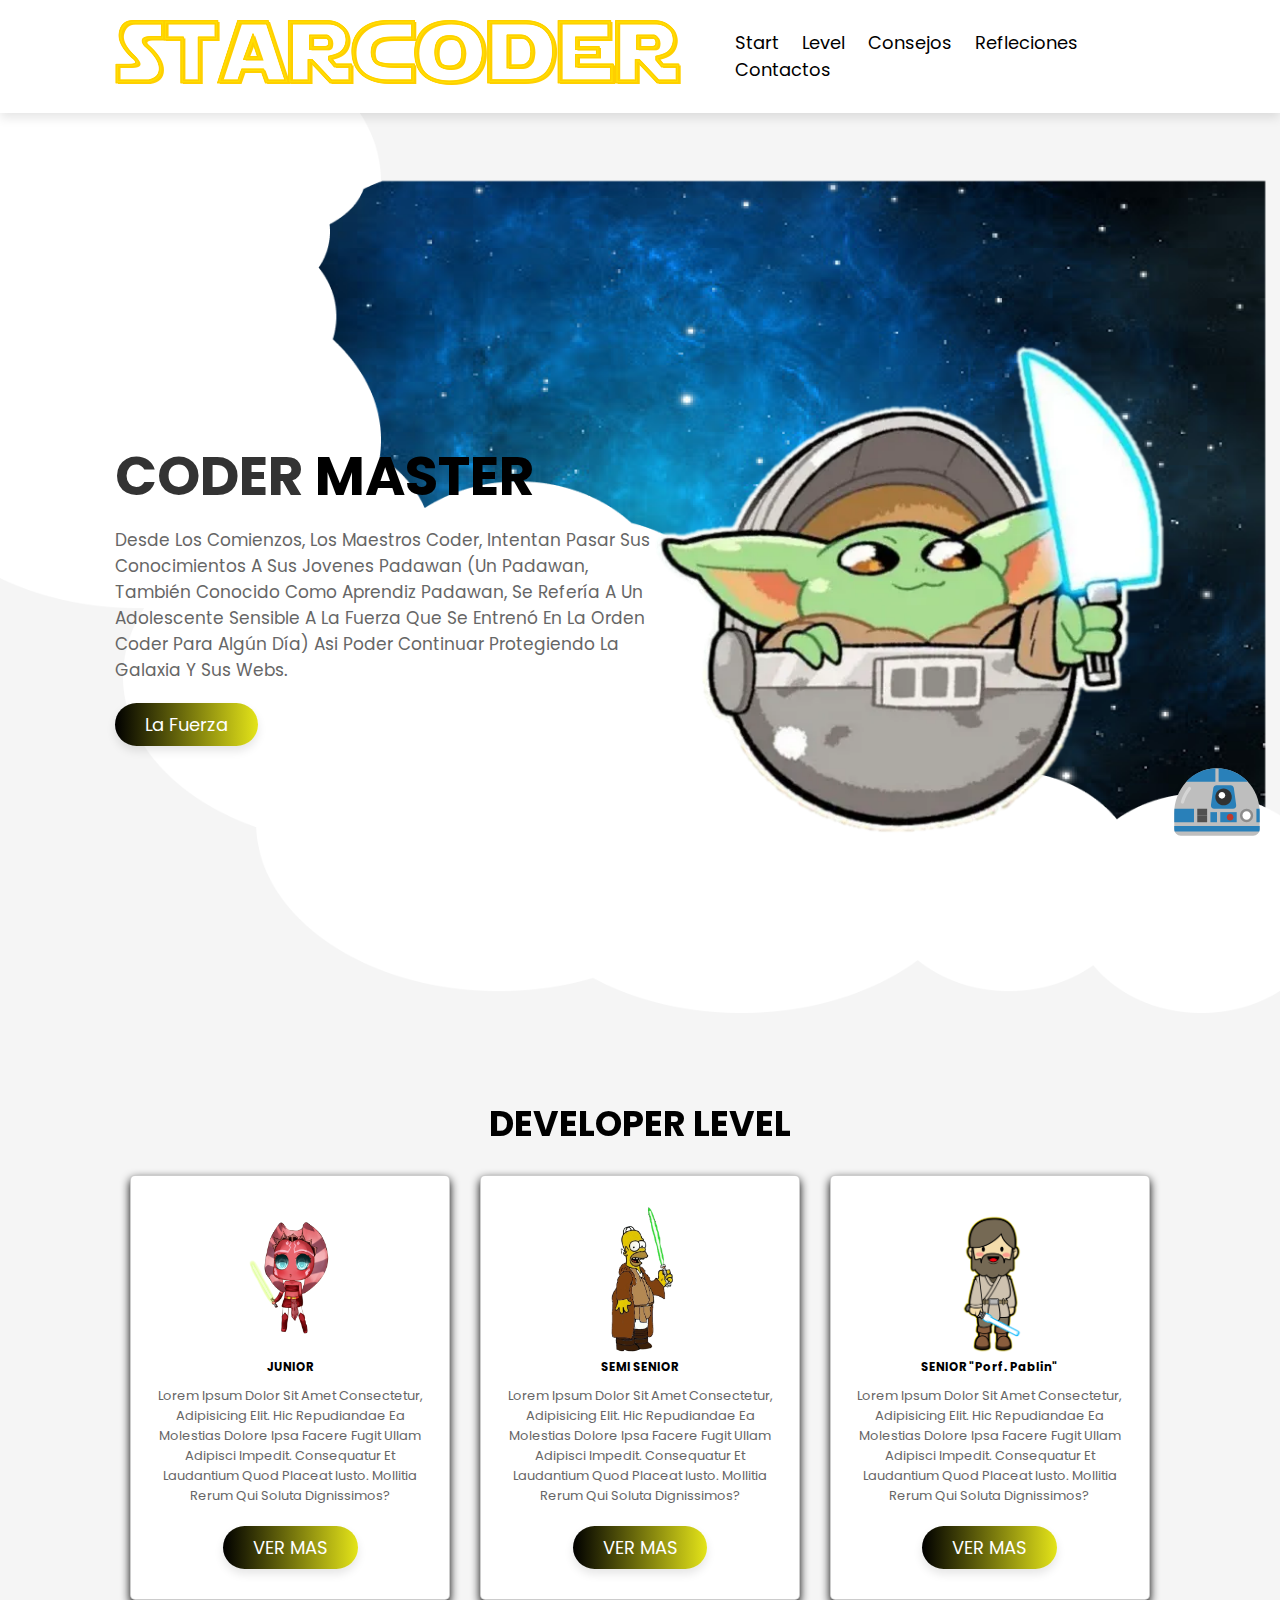
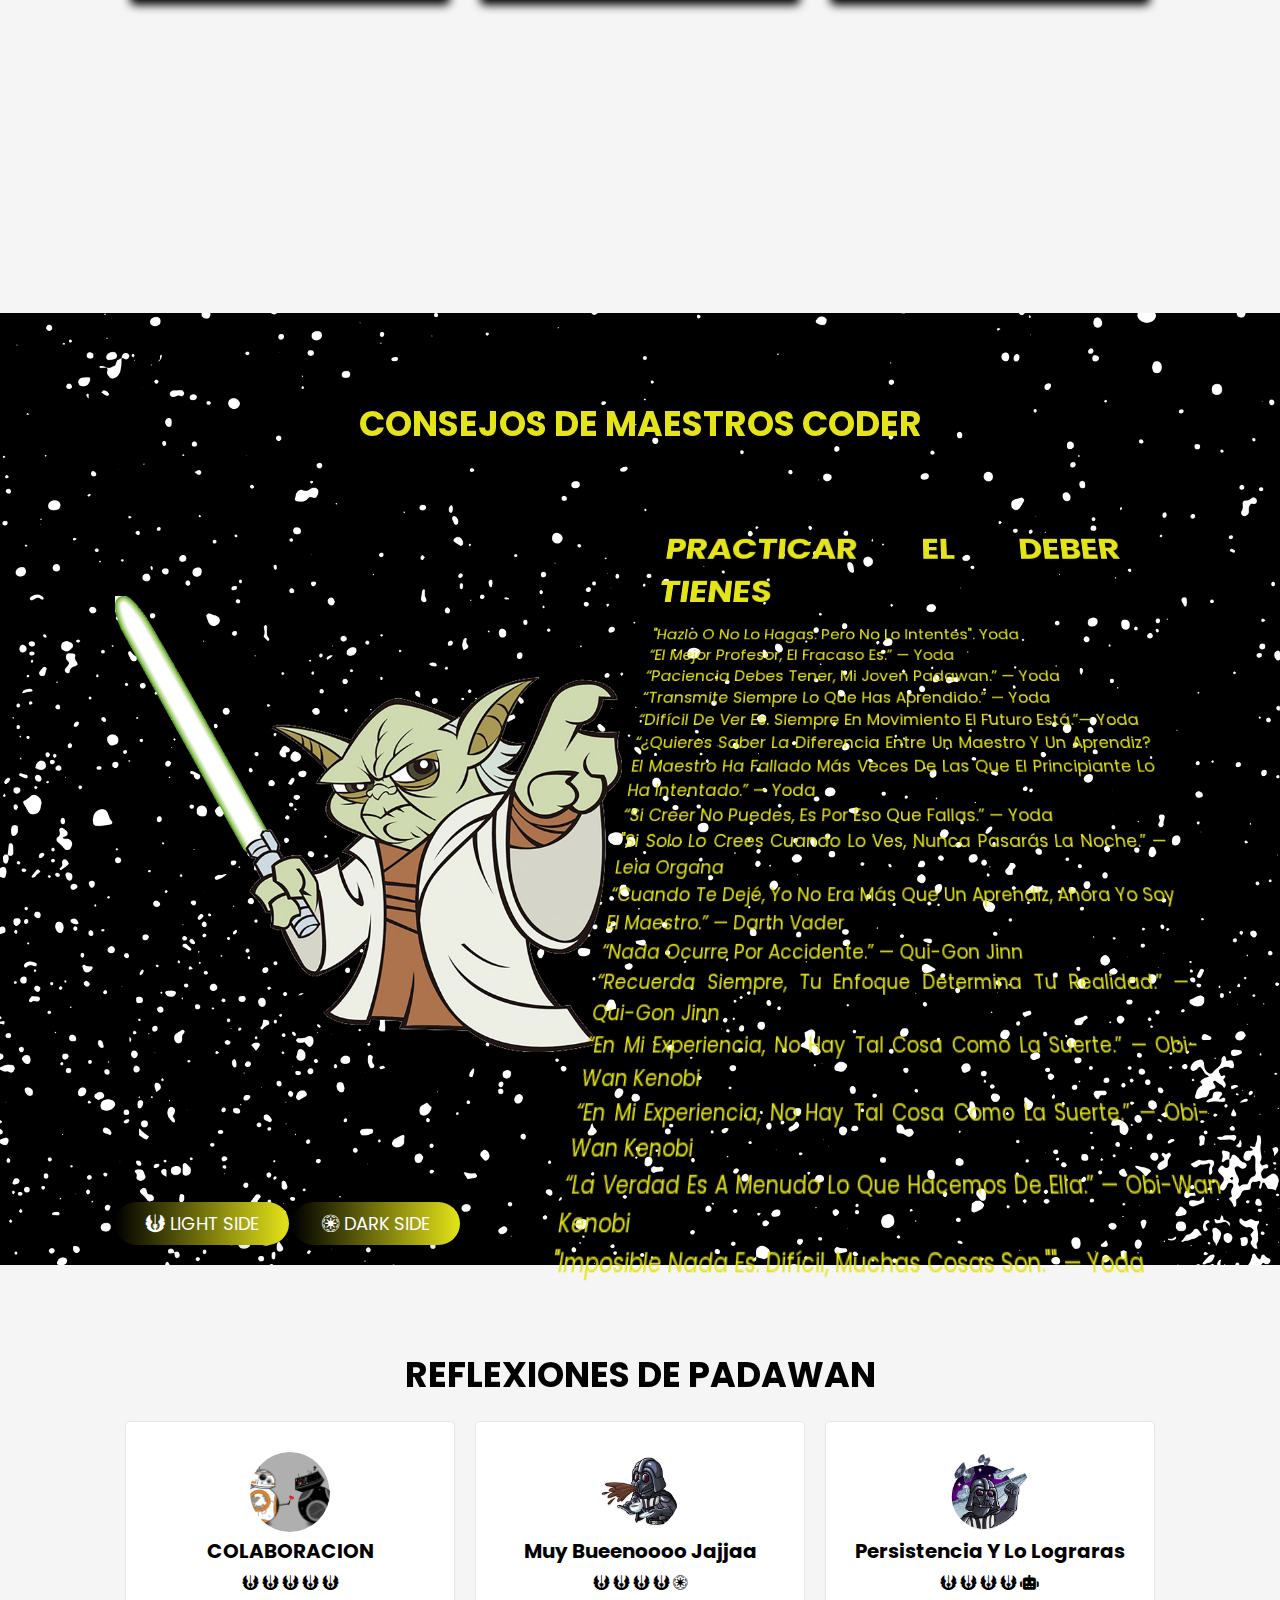
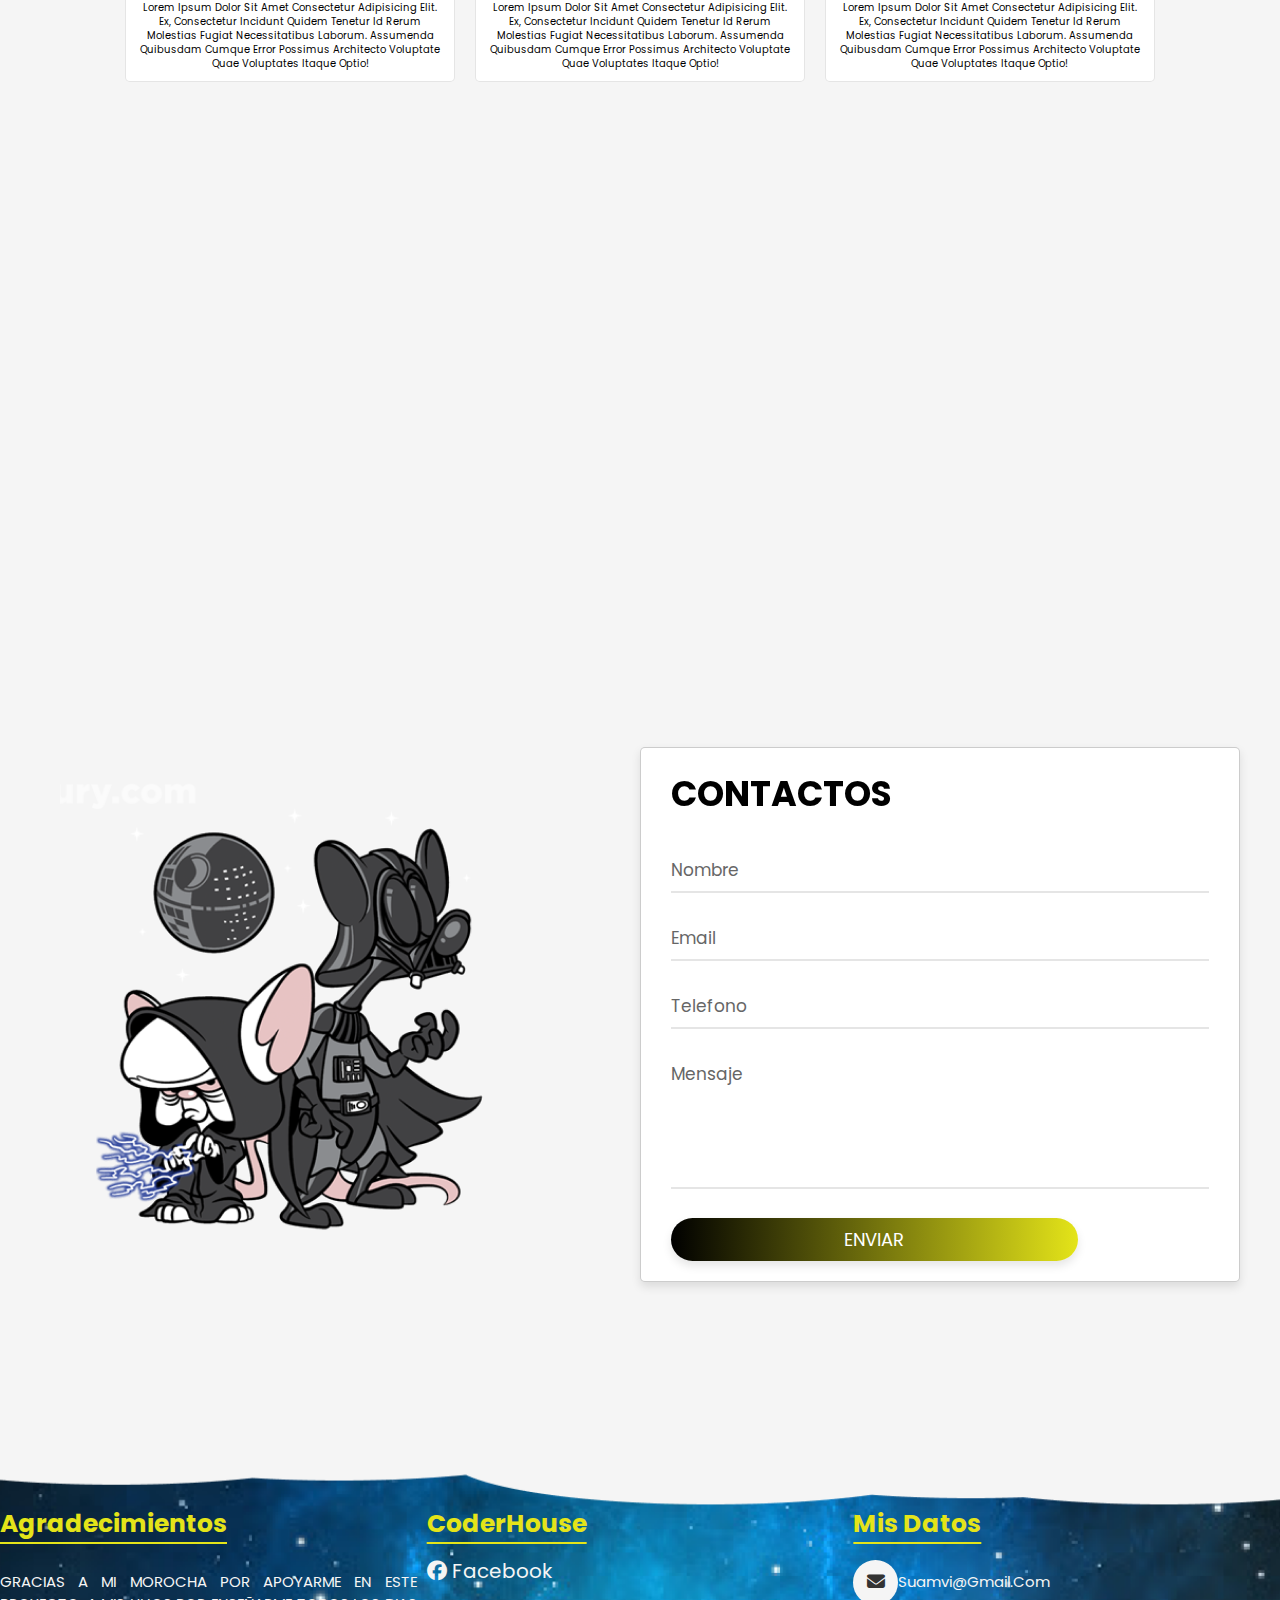
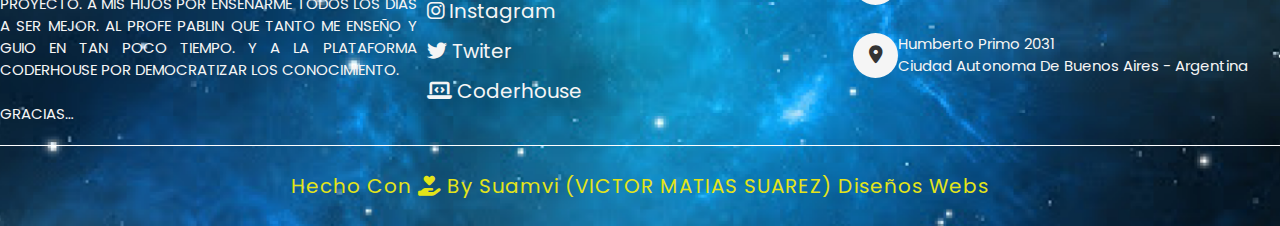
==== commit 8d05c6af: "Add files via upload" ====
--- a/index.html
+++ b/index.html
@@ -12,7 +12,7 @@
     <body>
         <header>
             <a href="#" class="logo">
-                <span>Star</span>Coder</a>
+                <img src="./imagen/starcoderlogo.png" alt=""></a>
                 
                 <input type="checkbox" id="menu-bar">
                 <label for="menu-bar" class="fa-solid fa-jedi"></label>
@@ -28,7 +28,7 @@
             
             <div class="container__boton">
                 <ul class="menu__boton">
-                <a href="http://wa.me/5491163325616?text=Bienvenido%20a%20la%20mejor%20PEÑA%20ROJA%20LAFERRERE%20MANDINGA%20PERCUDANI">
+                <a href="http://wa.me/5491176063914?text=Hola%20Suamvi%20me%20gusto%20tu%20Web%20de%20StarCoder">
                     <img class="botonwp" src="imagen/ar2.svg" alt="">
                 </a>
                 
@@ -38,7 +38,7 @@
                 <div class="content">
                     <h3>coder <span>master</span></h3>
                     <p>Desde los comienzos, los Maestros Coder, intentan pasar sus conocimientos a sus jovenes Padawan (Un Padawan, también conocido como aprendiz Padawan, se refería a un adolescente sensible a la Fuerza que se entrenó en la Orden Coder para algún día) asi poder continuar protegiendo la galaxia y sus Webs.</p>
-                    <a href="#" class="btn">la fuerza</a>
+                    <a href="https://starwars.fandom.com/es/wiki/La_Fuerza/Leyendas" class="btn">la fuerza</a>
                 </div>
     <div class="imagen">
         
--- a/css/index.css
+++ b/css/index.css
@@ -68,7 +68,7 @@
 
 /*header*/
 header{
-    position: fixed;
+    position: relative;
     top: 0;
     left: 0;
     width: 100%;
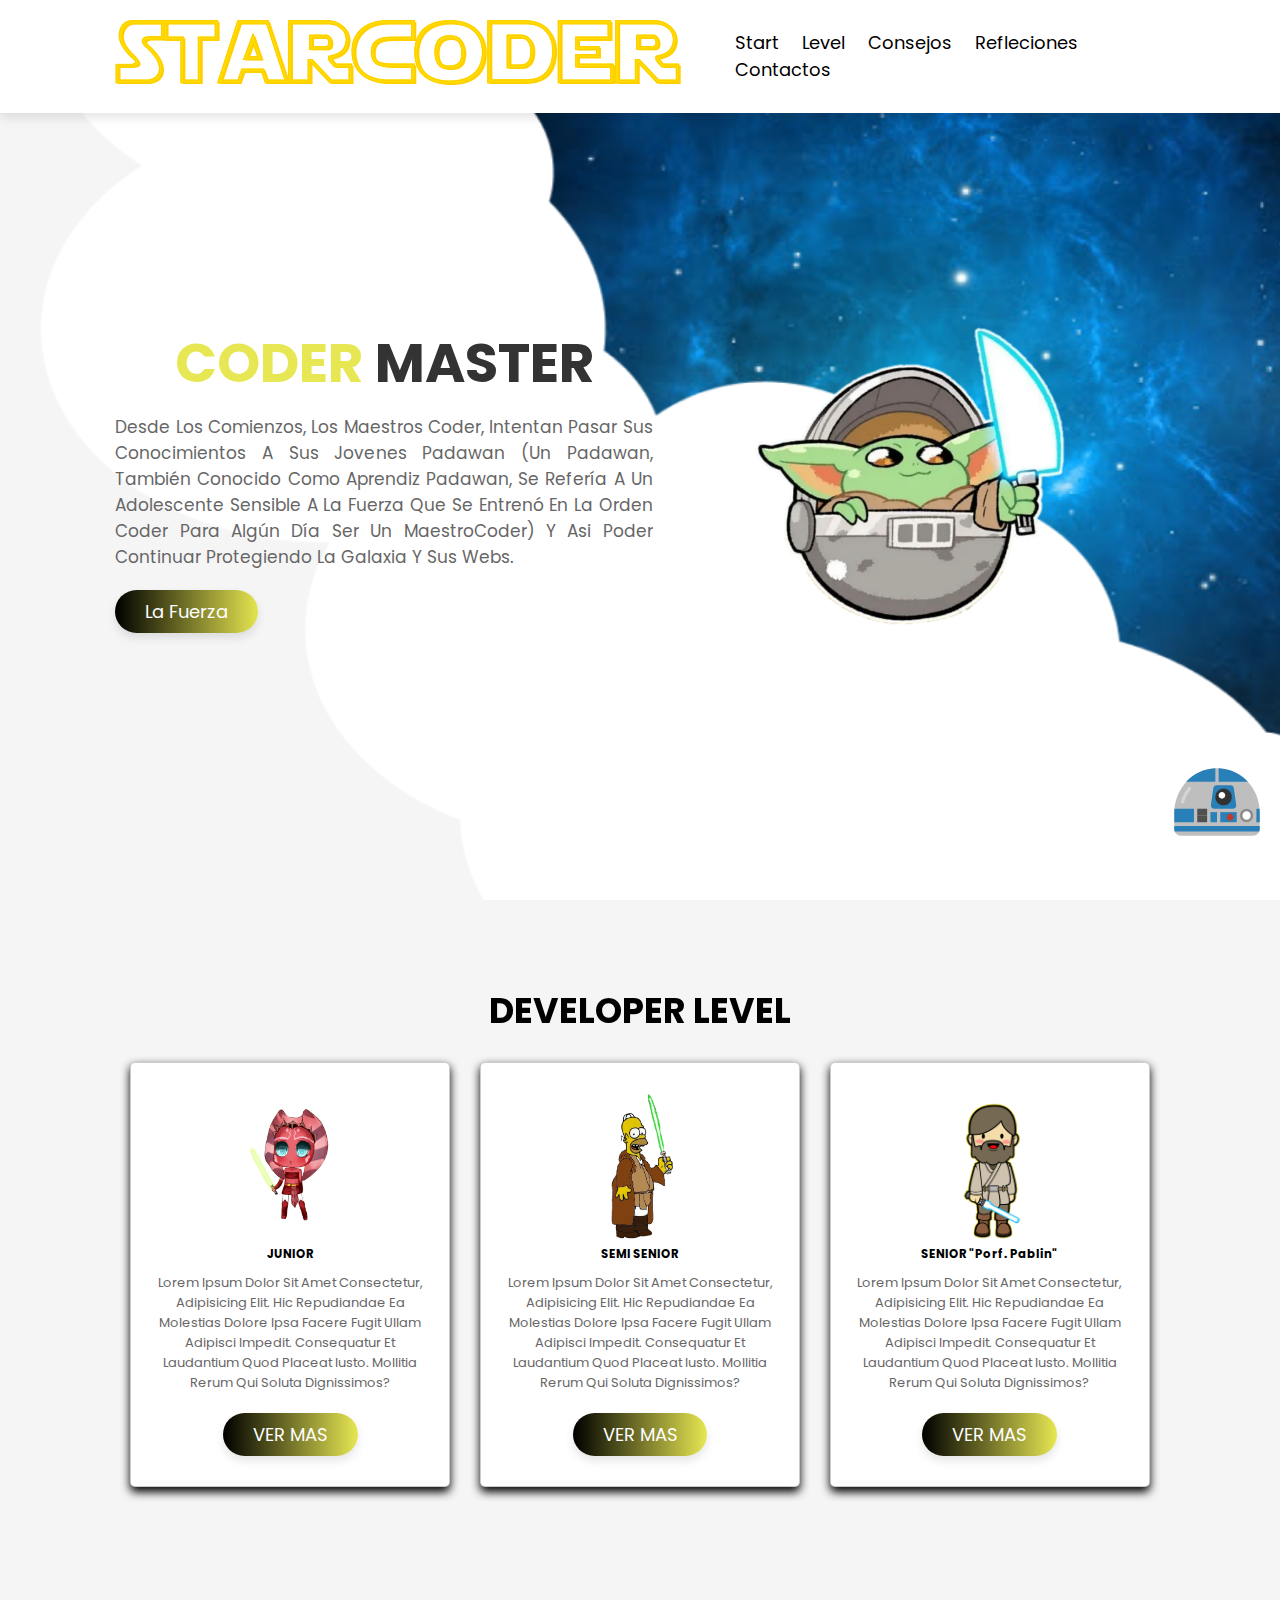
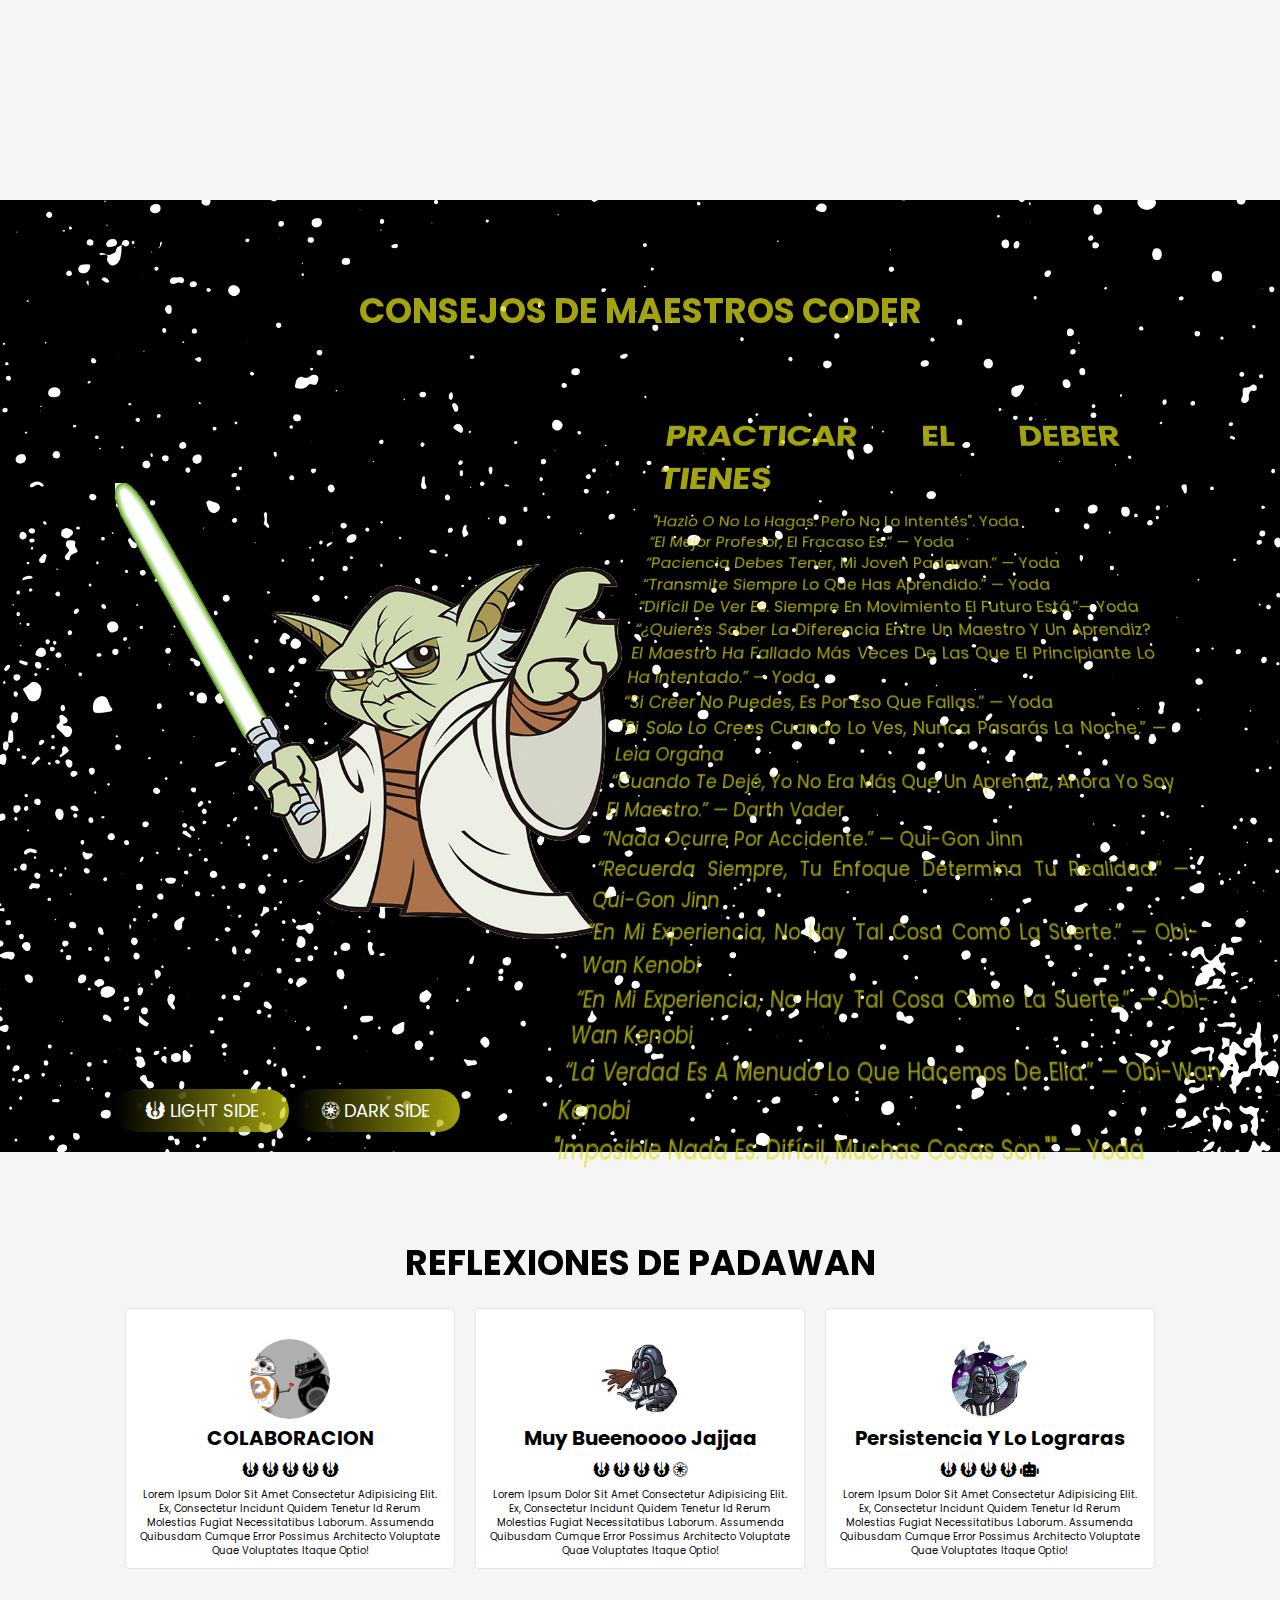
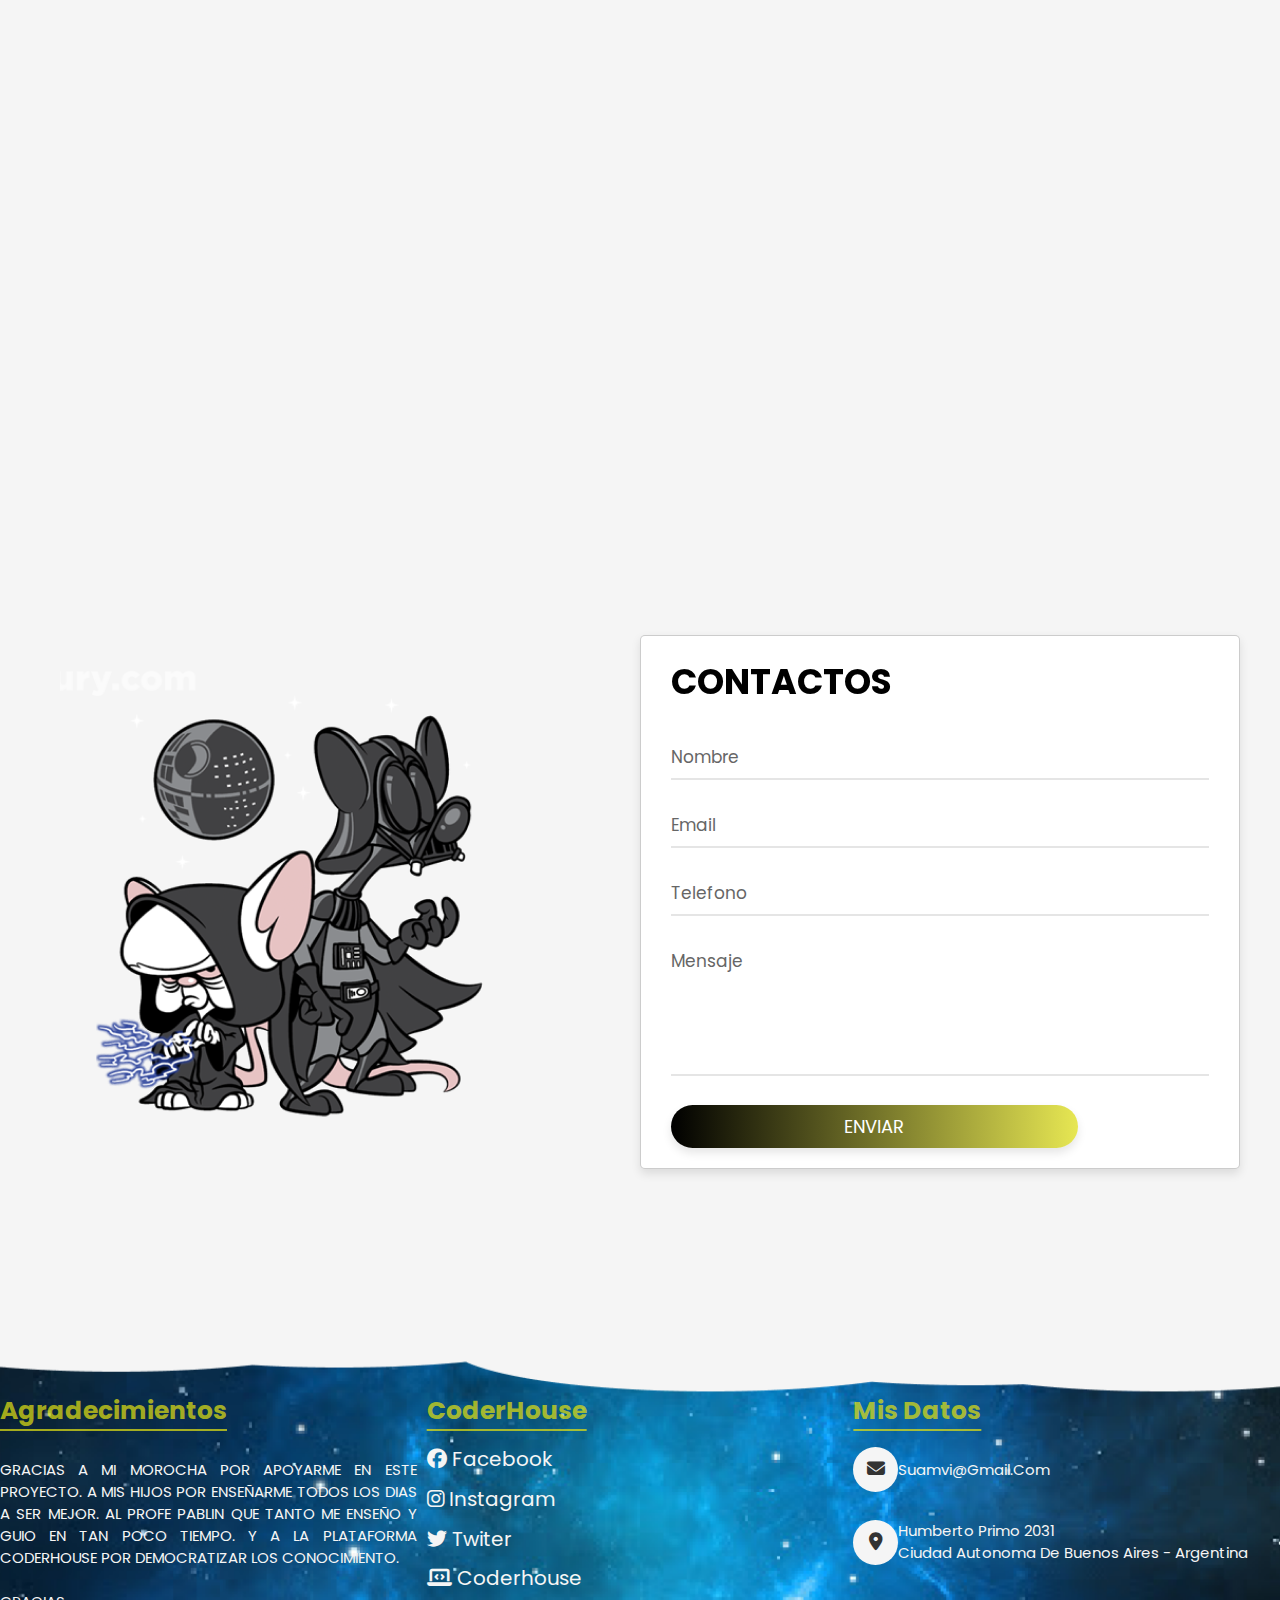
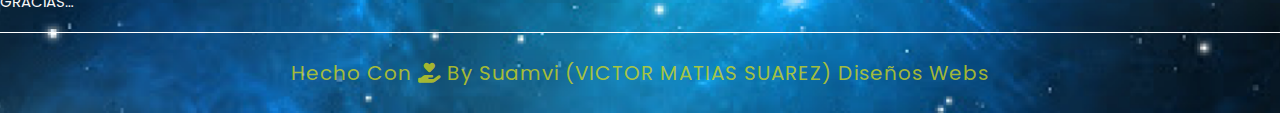
==== commit e0109f9a: "Add files via upload" ====
--- a/index.html
+++ b/index.html
@@ -37,7 +37,7 @@
             <section class="inicio" id="inicio">
                 <div class="content">
                     <h3>coder <span>master</span></h3>
-                    <p>Desde los comienzos, los Maestros Coder, intentan pasar sus conocimientos a sus jovenes Padawan (Un Padawan, también conocido como aprendiz Padawan, se refería a un adolescente sensible a la Fuerza que se entrenó en la Orden Coder para algún día) asi poder continuar protegiendo la galaxia y sus Webs.</p>
+                    <p>Desde los comienzos, los Maestros Coder, intentan pasar sus conocimientos a sus jovenes Padawan (Un Padawan, también conocido como aprendiz Padawan, se refería a un adolescente sensible a la Fuerza que se entrenó en la Orden Coder para algún día ser un MaestroCoder) y asi poder continuar protegiendo la galaxia y sus Webs.</p>
                     <a href="https://starwars.fandom.com/es/wiki/La_Fuerza/Leyendas" class="btn">la fuerza</a>
                 </div>
     <div class="imagen">
--- a/css/index.css
+++ b/css/index.css
@@ -1,7 +1,7 @@
 @import url('https://fonts.googleapis.com/css2?family=Poppins:wght@100;200;300;400;500&display=swap');
 
 :root{
-    --amarillo: rgb(228, 228, 25);
+    --amarillo: rgba(222, 222, 20, 0.735);
     --rojo: red;
     --verde: black;
     --degradado:linear-gradient(90deg, var(--verde),var(--amarillo))
@@ -68,7 +68,7 @@
 
 /*header*/
 header{
-    position: relative;
+    position: absolute;
     top: 0;
     left: 0;
     width: 100%;
@@ -86,10 +86,6 @@
     color: var(--verde);
 }
 
-header .logo span{
-    color: var(--amarillo);
-}
-
 header .navbar a{
     font-size: 1.8rem;
     margin-left: 2rem;
@@ -120,30 +116,33 @@
     background: url(../imagen/cieloestrellado.png) no-repeat;
     background-size: cover;
     background-position: center;
+    text-align: justify;
 }
 
 .inicio .imagen img{
     width: 40vw;
+    padding: 10rem;
     animation: float 3s linear infinite;
 }
 
 @keyframes float{
     0%, 100%{
-        transform: translateY(0rem);
+        transform: translateY(2rem);
     }
     50%{
-        transform: translateY(-3.5rem);
+        transform: translateY(-2rem);
     }
 }
 
 .inicio .content h3{
     font-size: 5.5rem;
+    color: var(--amarillo);
+    text-transform: uppercase;
+    text-align: center;
+}
+
+.inicio .content h3 span{
     color: #333;
-    text-transform: uppercase;
-}
-
-.inicio .content h3 span{
-    color: var(--verde);
     text-transform: uppercase;
 }
 
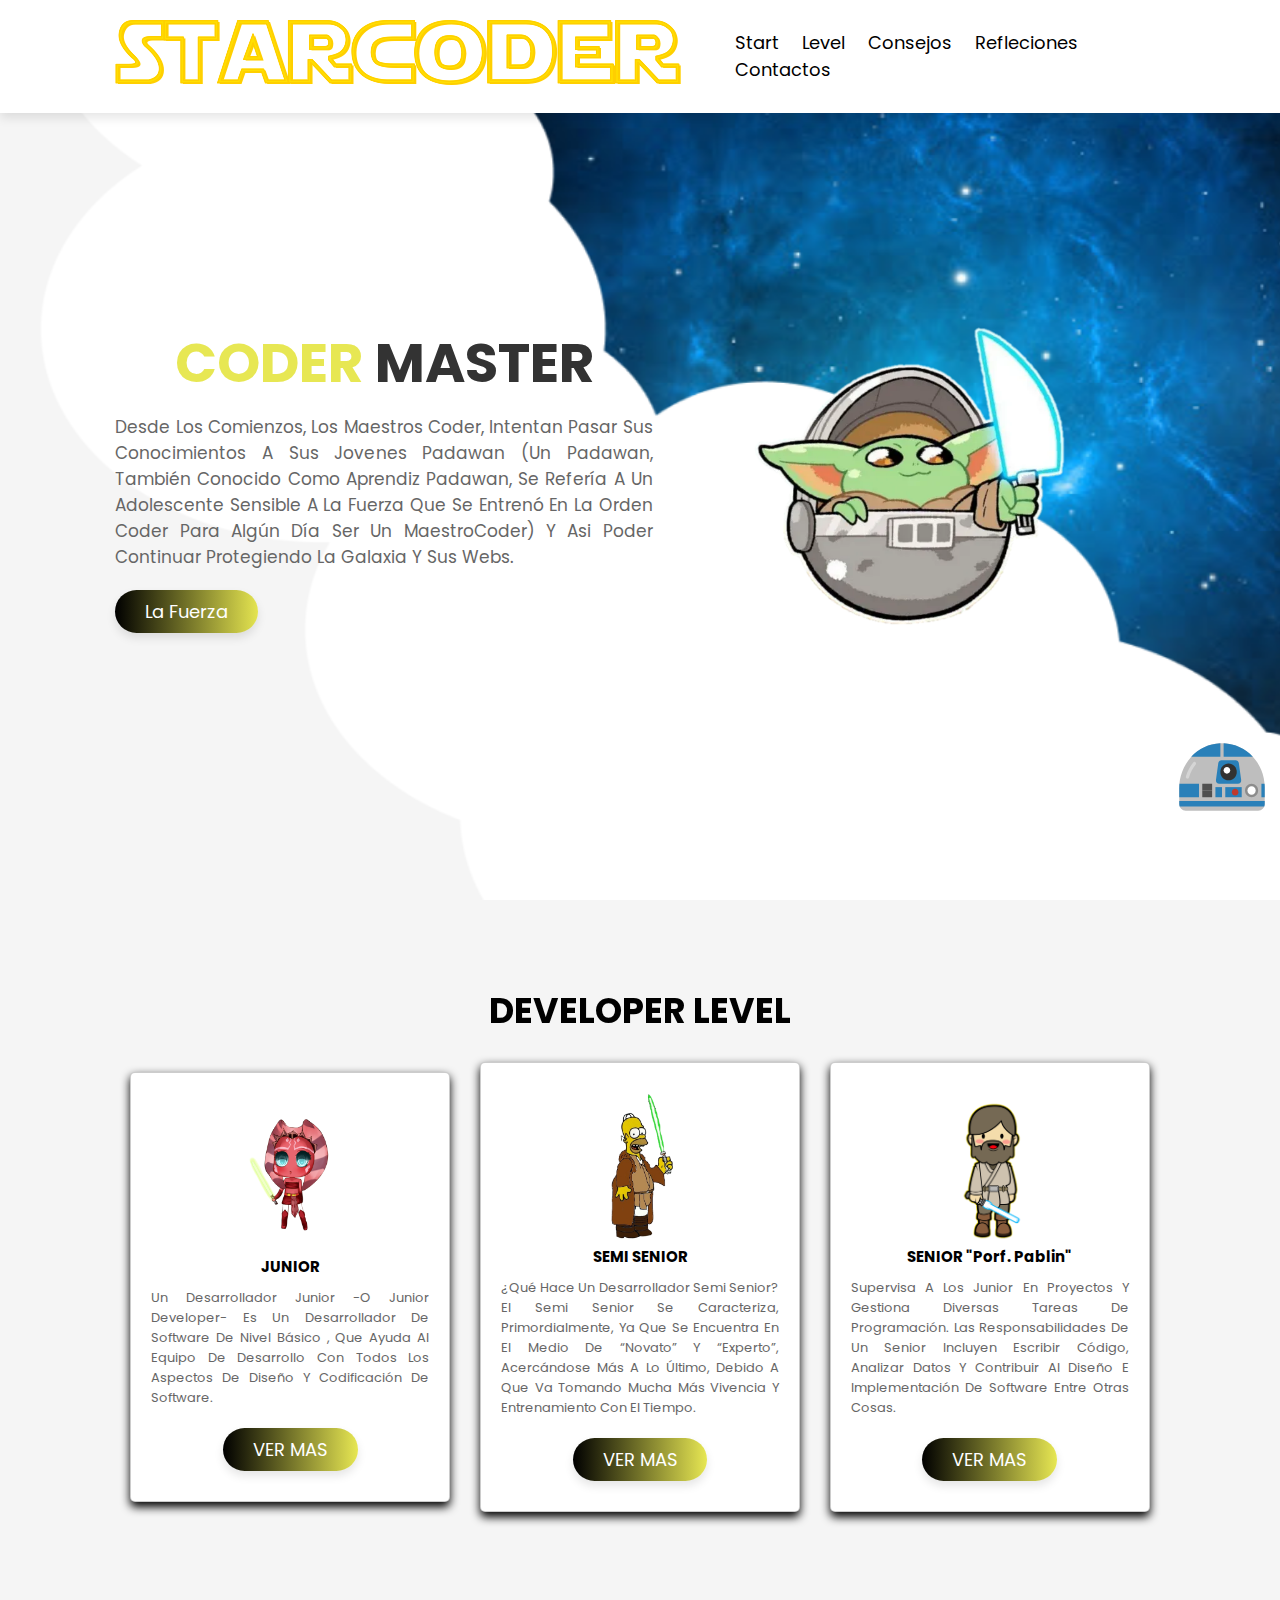
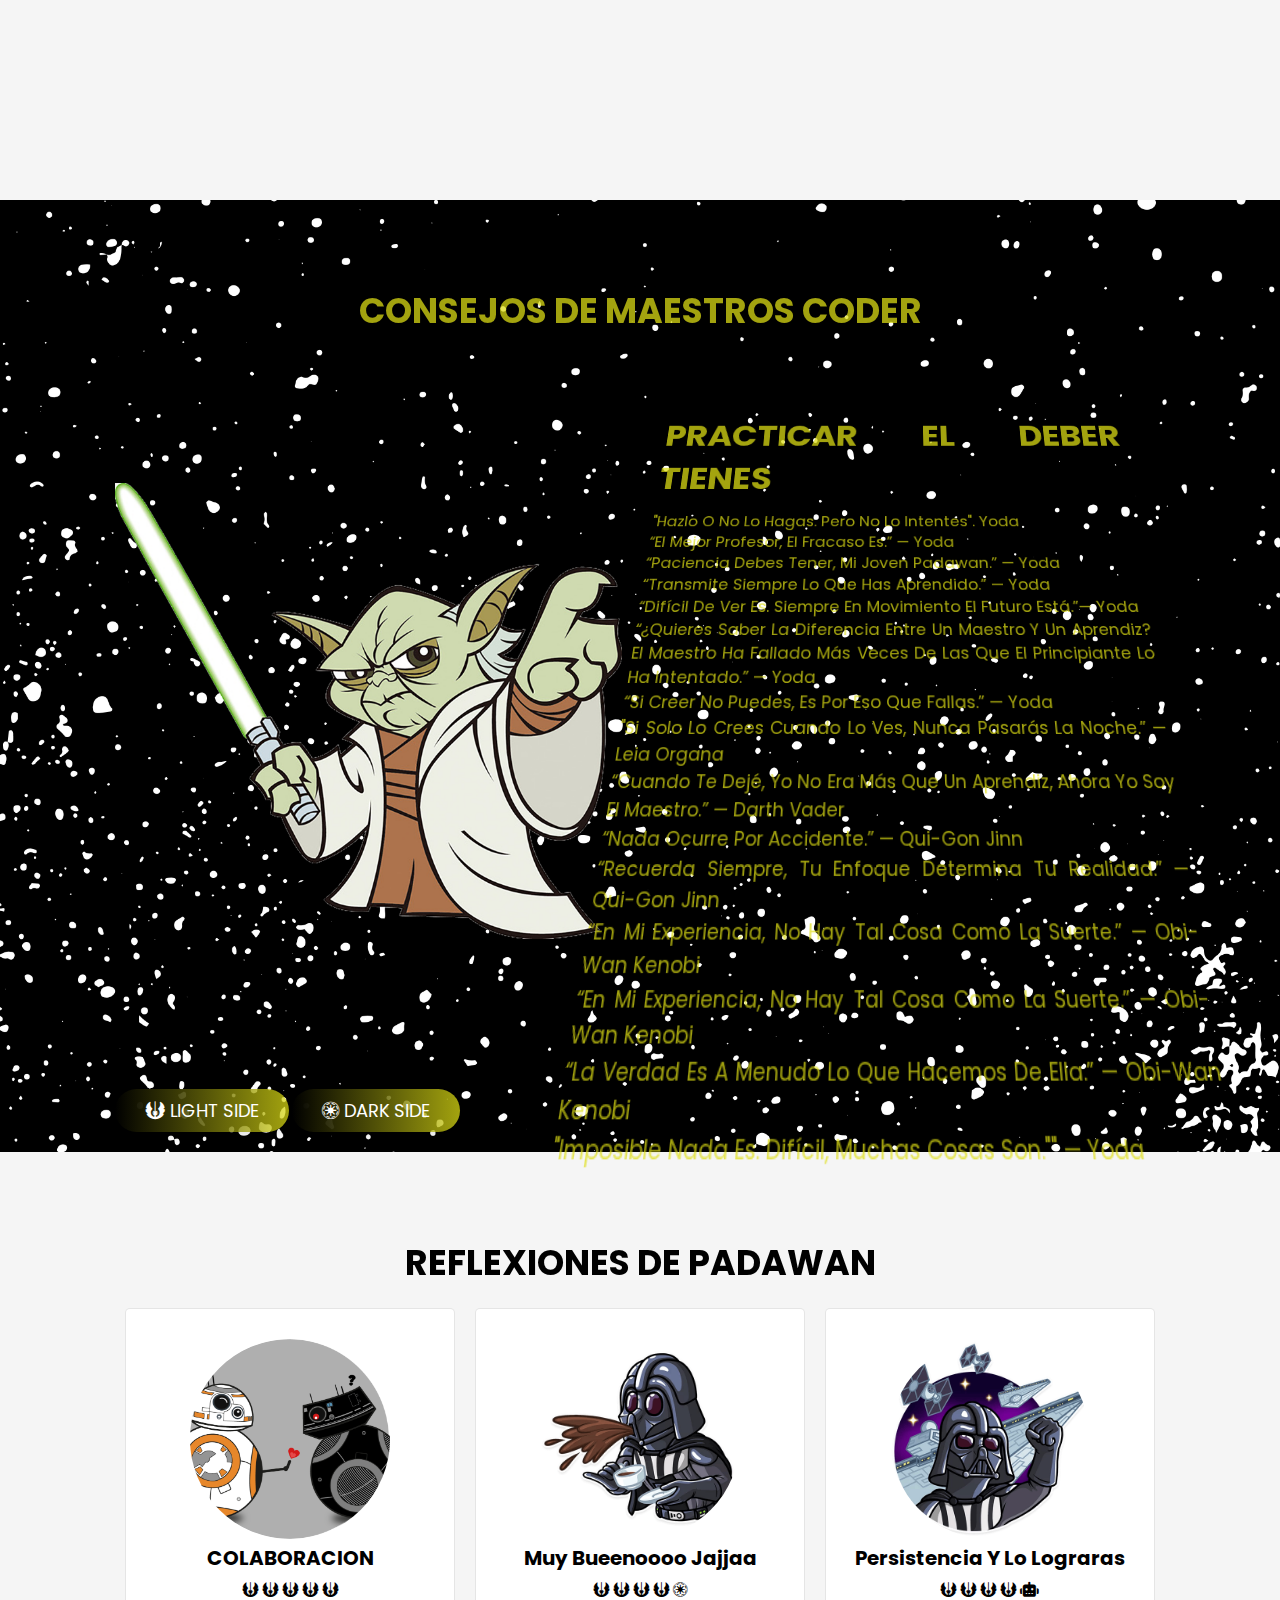
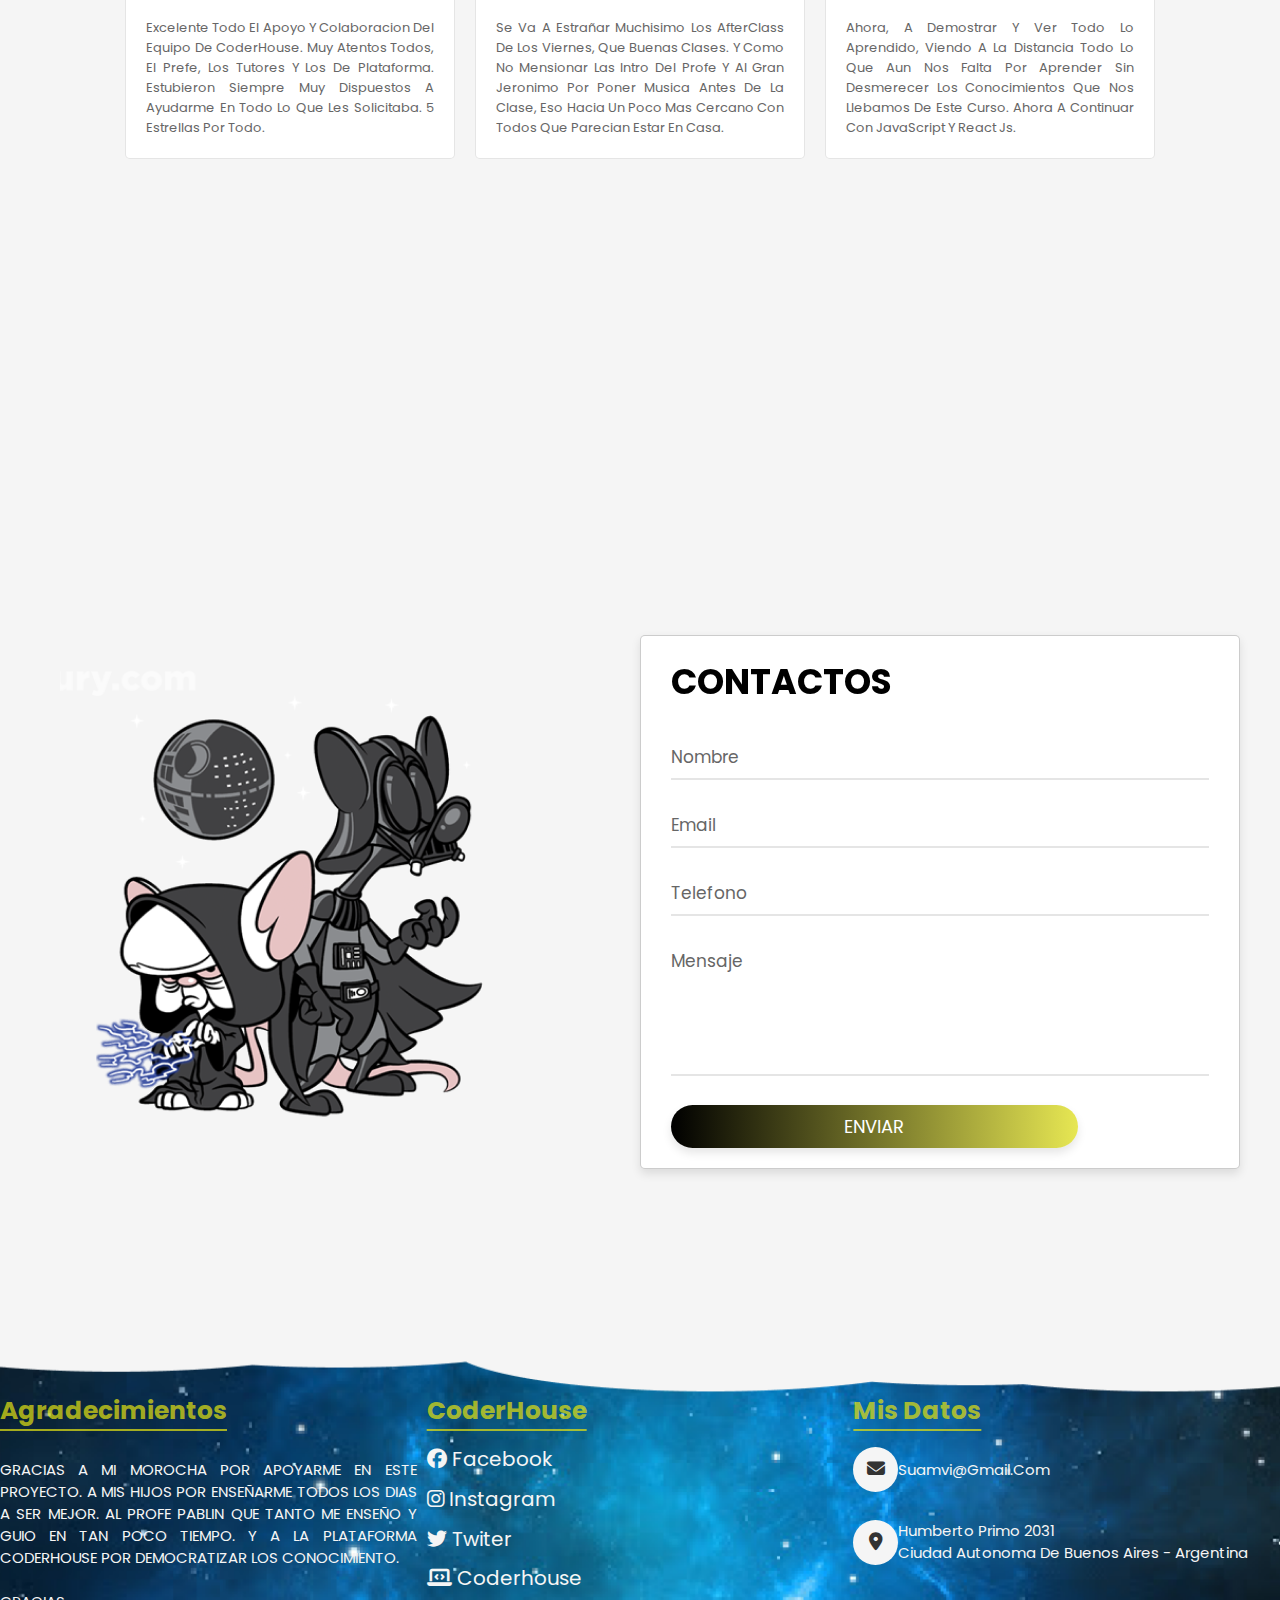
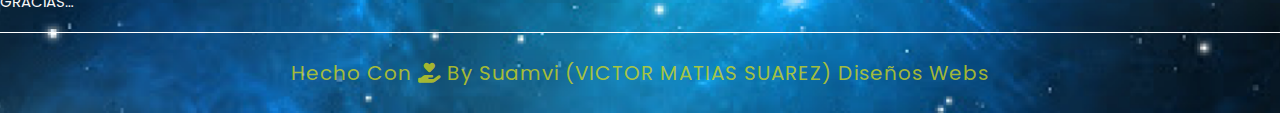
==== commit a1301563: "Add files via upload" ====
--- a/index.html
+++ b/index.html
@@ -21,7 +21,7 @@
                     <a href="#inicio">start</a>
                     <a href="#detalles">level</a>
                     <a href="#acerca_de">consejos</a>
-                    <a href="#opiniones">refleciones</a>
+                    <a href="#refleciones">refleciones</a>
                     <a href="#contactos">contactos</a>
                 </nav>
             </header>
@@ -52,26 +52,26 @@
     <div class="caja-contenedor">
         <div class="caja">
             <img src="./imagen/azokapng.png" alt="">
-            <h3>JUNIOR</h3>
-            <p>Lorem ipsum dolor sit amet consectetur, adipisicing elit. Hic repudiandae ea molestias dolore ipsa facere fugit ullam adipisci impedit. Consequatur et laudantium quod placeat iusto. Mollitia rerum qui soluta dignissimos?</p>
-            
-            <a href="#" class="btn">VER MAS</a>
+            <h2>JUNIOR</h2>
+            <p>Un Desarrollador Junior -o Junior Developer- es un desarrollador de software de nivel básico , que ayuda al equipo de desarrollo con todos los aspectos de diseño y codificación de software.</p>
+            
+            <a href="https://hireline.io/mx/enciclopedia-de-perfiles-ti/perfil-de-junior-developer" class="btn">VER MAS</a>
         </div>
 
         <div class="caja">
             <img src="./imagen/semiseniorpng.png" alt="">
-            <h3>SEMI SENIOR</h3>
-            <p>Lorem ipsum dolor sit amet consectetur, adipisicing elit. Hic repudiandae ea molestias dolore ipsa facere fugit ullam adipisci impedit. Consequatur et laudantium quod placeat iusto. Mollitia rerum qui soluta dignissimos?</p>
-            
-            <a href="#" class="btn">VER MAS</a>
+            <h2>SEMI SENIOR</h2>
+            <p>¿Qué hace un Desarrollador Semi Senior? El semi senior se caracteriza, primordialmente, ya que se encuentra en el medio de “novato” y “experto”, acercándose más a lo último, debido a que va tomando mucha más vivencia y entrenamiento con el tiempo.</p>
+            
+            <a href="https://digitalbluee.com/blog-programacion-como-se-que-tipo-de-desarrollador-soy-junior-semi-senior-senior/" class="btn">VER MAS</a>
         </div>
 
         <div class="caja">
             <img src="./imagen/pablopng.png" alt="">
-            <h3>SENIOR "Porf. Pablin"</h3>
-            <p>Lorem ipsum dolor sit amet consectetur, adipisicing elit. Hic repudiandae ea molestias dolore ipsa facere fugit ullam adipisci impedit. Consequatur et laudantium quod placeat iusto. Mollitia rerum qui soluta dignissimos?</p>
-            
-            <a href="#" class="btn">VER MAS</a>
+            <h2>SENIOR "Porf. Pablin"</h2>
+            <p>supervisa a los junior en proyectos y gestiona diversas tareas de programación. Las responsabilidades de un Senior incluyen escribir código, analizar datos y contribuir al diseño e implementación de software entre otras cosas.</p>
+            
+            <a href="https://devexperto.com/senior-developer/" class="btn">VER MAS</a>
         </div>
     </div>
 </section>
@@ -98,7 +98,7 @@
     </div>
 </section>
 
-<section class="opiniones" id="opiniones">
+<section class="refleciones" id="refleciones">
     <h1 class="heading">REFLEXIONES DE PADAWAN</h1>
     <div class="caja-contenedor">
         <div class="caja">
@@ -112,8 +112,8 @@
                     <i class="fa-solid fa-jedi"></i>
                     <i class="fa-solid fa-jedi"></i>
                 </div>
-                <div class="comentarios">
-                    Lorem ipsum dolor sit amet consectetur adipisicing elit. Ex, consectetur incidunt quidem tenetur id rerum molestias fugiat necessitatibus laborum. Assumenda quibusdam cumque error possimus architecto voluptate quae voluptates itaque optio!
+                <div class="reflecioness">
+                    excelente todo el apoyo y colaboracion del equipo de CoderHouse. muy atentos todos, el Prefe, los tutores y los de plataforma. estubieron siempre muy dispuestos a ayudarme en todo lo que les solicitaba. 5 estrellas por todo.
                 </div>
             </div>
         </div>
@@ -128,8 +128,8 @@
                         <i class="fa-solid fa-jedi"></i>
                         <i class="fa-brands fa-galactic-republic"></i>
                     </div>
-                    <div class="comentarios">
-                        Lorem ipsum dolor sit amet consectetur adipisicing elit. Ex, consectetur incidunt quidem tenetur id rerum molestias fugiat necessitatibus laborum. Assumenda quibusdam cumque error possimus architecto voluptate quae voluptates itaque optio!
+                    <div class="reflecioness">
+                        se va a estrañar muchisimo los AfterClass de los viernes, que buenas clases. y como no mensionar las intro del Profe y al gran Jeronimo por poner musica antes de la clase, eso hacia un poco mas cercano con todos que parecian estar en casa.
                     </div>
                 </div>
             </div>
@@ -144,8 +144,8 @@
                             <i class="fa-solid fa-jedi"></i>
                             <i class="fa-solid fa-robot"></i>
                         </div>
-                        <div class="comentarios">
-                            Lorem ipsum dolor sit amet consectetur adipisicing elit. Ex, consectetur incidunt quidem tenetur id rerum molestias fugiat necessitatibus laborum. Assumenda quibusdam cumque error possimus architecto voluptate quae voluptates itaque optio!
+                        <div class="reflecioness">
+                            Ahora, a demostrar y ver todo lo aprendido, viendo a la distancia todo lo que aun nos falta por aprender sin desmerecer los conocimientos que nos llebamos de este curso. ahora a continuar con JavaScript y React Js.
                         </div>
                     </div>
                 </div>
--- a/css/index.css
+++ b/css/index.css
@@ -176,6 +176,7 @@
     font-size: 1.3rem;
     color: #666;
     padding: 1rem 0;
+    text-align: justify;
 }
 
 .detalles .caja-contenedor .caja img{
@@ -273,14 +274,14 @@
 /*acerca de fin*/
 
 /*opiniones inicio*/
-.opiniones .caja-contenedor{
+.refleciones .caja-contenedor{
     display: flex;
     align-items: center;
     justify-content: center;
     flex-wrap: wrap;
 }
 
-.opiniones .caja-contenedor .caja{
+.refleciones .caja-contenedor .caja{
     background: white;
     margin: 1rem;
     padding: 1rem;
@@ -292,38 +293,30 @@
     border-radius: .5rem;
 }
 
-.opiniones .caja-contenedor .caja .fa-atom{
-    position: absolute;
-    top: 1rem;
-    right: 2rem;
-    font-size: 8rem;
-    color: var(--amarillo);
-    opacity: .3;
-}
-
-.opiniones .caja-contenedor .caja .user img{
+.refleciones .caja-contenedor .caja .user img{
     border-radius: 50%;
     object-fit: cover;
-    height: 8rem;
-    width: 8rem;
+    height: 20rem;
+    width: 20rem;
     margin-top: 2rem;
 }
 
-.opiniones .caja-contenedor .caja .user h3{
+.refleciones .caja-contenedor .caja .user h3{
     color: var(--verde);
     font-size: 2rem;
 }
 
-.opiniones .caja-contenedor .caja .stars i{
+.refleciones .caja-contenedor .caja .stars i{
     color:var(--verde);
     font-size: 1.5rem;
     padding: 1rem 0;
 }
 
-.opiniones .caja-contenedor .caja .comentrios{
+.refleciones .caja-contenedor .caja .reflecioness{
     color: #666;
-    font-size: 1.5rem;
+    font-size: 1.3rem;
     padding: 1rem;
+    text-align: justify;
 }
 /*fin opiniones*/
 
@@ -483,18 +476,18 @@
     position: fixed;
     z-index: 999;
     border-radius: 50%;
-    bottom: 50px;
+    bottom: 8rem;
     right: 1rem;
-    padding: 1rem;
+    padding: .5rem;
     transition: ease 1s;
     animation: efecto 1.5s infinite;
 }
 @keyframes efecto {
     0%{
-        box-shadow: 0 0 0 0 rgb(232, 242, 43);
+        box-shadow: 0 0 0 1rem rgb(232, 242, 43);
     }
     100%{
-        box-shadow: 0 0 0 30px rgba(0, 0, 0, 0);
+        box-shadow: 0 0 0 5rem rgba(0, 0, 0, 0);
     }
 }
 
@@ -504,16 +497,6 @@
     transition: .3s;
 }
 
-.boton {
-    width: 0.8rem;
-    transition: ease 1s;
-}
-
-.contenedor-redes{
-    text-align: center;
-    align-items: flex;
-    flex-direction: column;
-}
 
 /*boton whatsapp fin*/
 
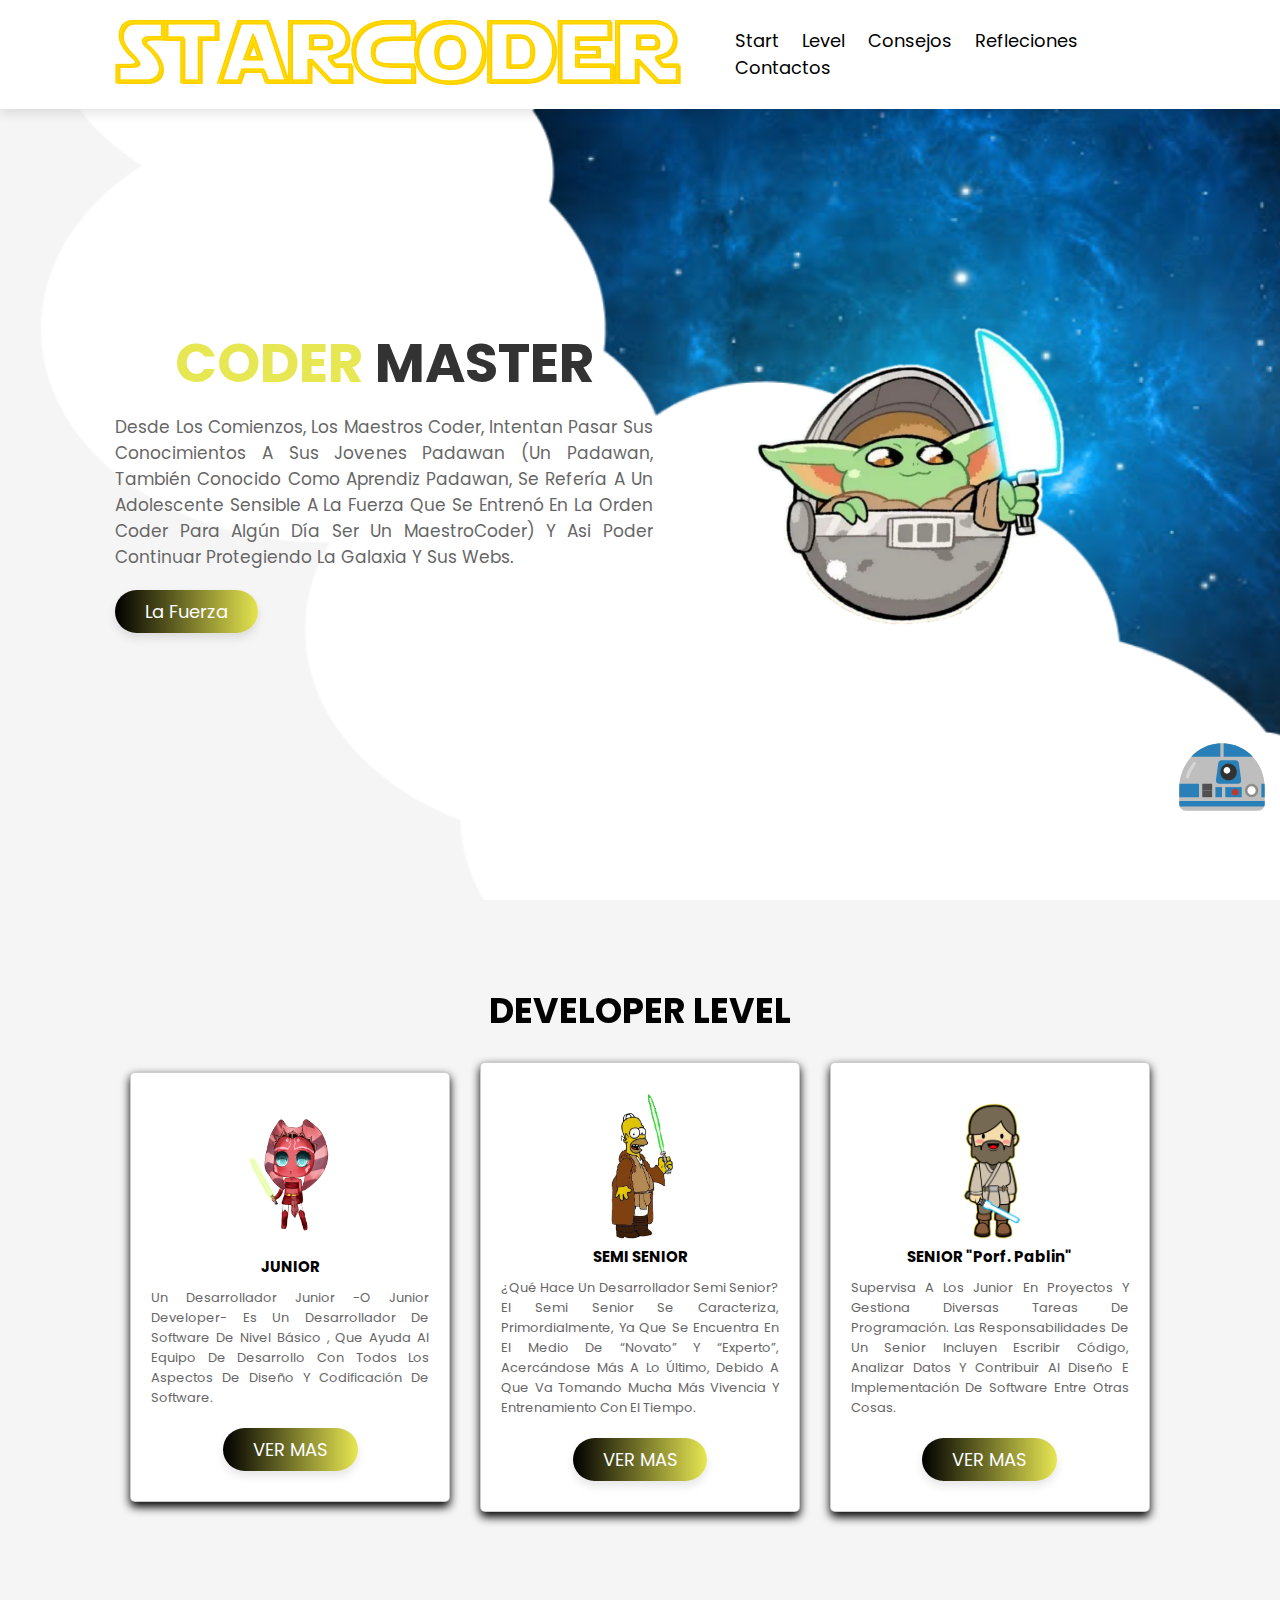
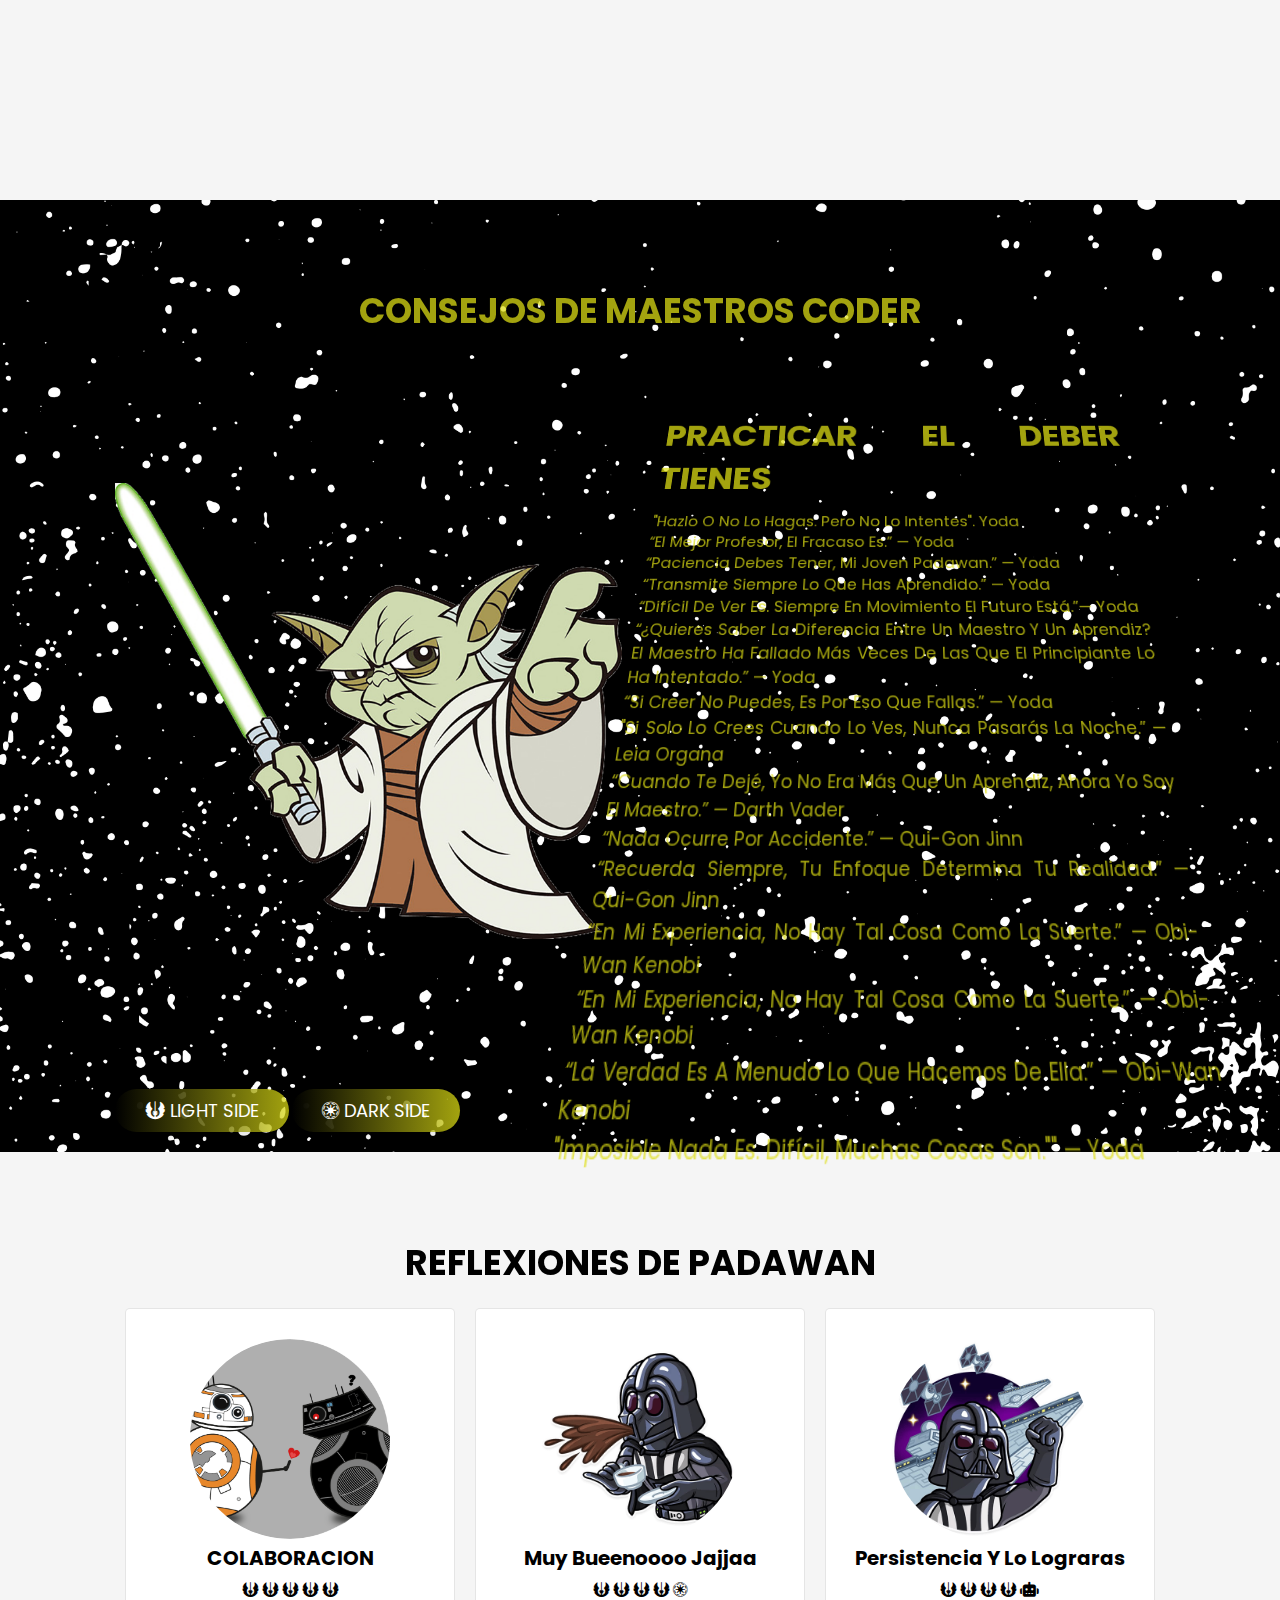
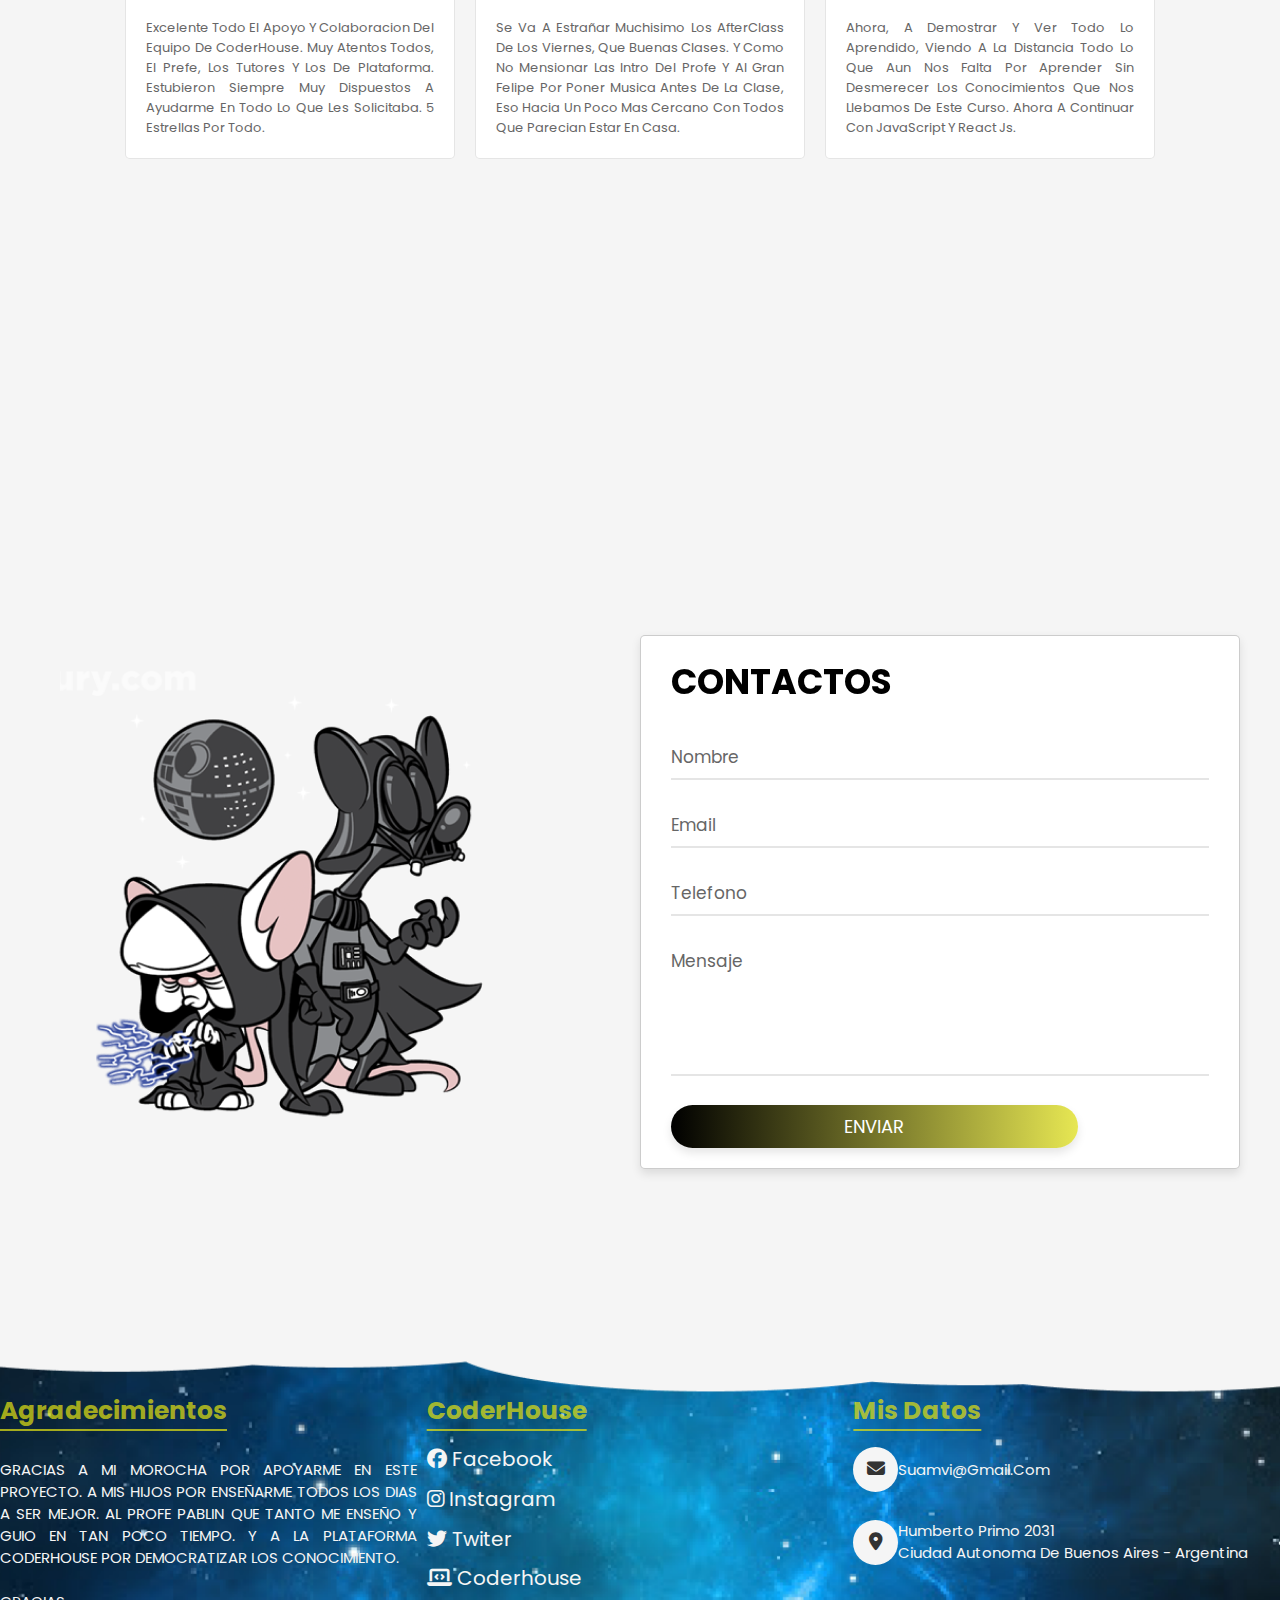
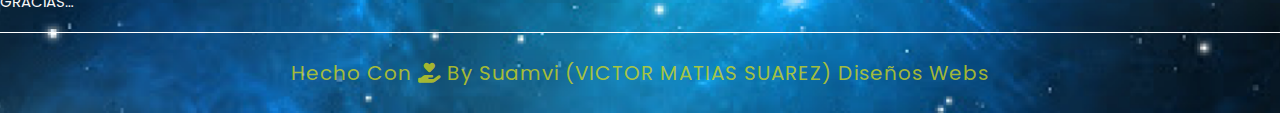
==== commit a12389ae: "Add files via upload" ====
--- a/index.html
+++ b/index.html
@@ -11,43 +11,42 @@
     </head>
     <body>
         <header>
-            <a href="#" class="logo">
-                <img src="./imagen/starcoderlogo.png" alt=""></a>
+            <div href="https://www.coderhouse.com/" class="logotarcoder">
+                <img src="./imagen/starcoderlogo.png" alt="">
+            </div>
                 
                 <input type="checkbox" id="menu-bar">
                 <label for="menu-bar" class="fa-solid fa-jedi"></label>
                 
                 <nav class="navbar">
-                    <a href="#inicio">start</a>
-                    <a href="#detalles">level</a>
-                    <a href="#acerca_de">consejos</a>
+                    <a href="#start">start</a>
+                    <a href="#level">level</a>
+                    <a href="#consejos">consejos</a>
                     <a href="#refleciones">refleciones</a>
                     <a href="#contactos">contactos</a>
                 </nav>
             </header>
             
-            <div class="container__boton">
+            <div class="container__boton">                
                 <ul class="menu__boton">
                 <a href="http://wa.me/5491176063914?text=Hola%20Suamvi%20me%20gusto%20tu%20Web%20de%20StarCoder">
                     <img class="botonwp" src="imagen/ar2.svg" alt="">
                 </a>
-                
                 </ul>
             </div>
-            <section class="inicio" id="inicio">
+            <section class="start" id="start">
                 <div class="content">
                     <h3>coder <span>master</span></h3>
                     <p>Desde los comienzos, los Maestros Coder, intentan pasar sus conocimientos a sus jovenes Padawan (Un Padawan, también conocido como aprendiz Padawan, se refería a un adolescente sensible a la Fuerza que se entrenó en la Orden Coder para algún día ser un MaestroCoder) y asi poder continuar protegiendo la galaxia y sus Webs.</p>
                     <a href="https://starwars.fandom.com/es/wiki/La_Fuerza/Leyendas" class="btn">la fuerza</a>
                 </div>
-    <div class="imagen">
-        
-        <img src="./imagen/yodaaapng.png" alt="audifono">
-    </div>
-
-</section>
-
-<section class="detalles" id="detalles">
+                <div class="imagen">
+                <img src="./imagen/yodaaapng.png" alt="audifono">
+                </div>
+
+</section>
+
+<section class="level" id="level">
     <h1 class="heading">developer level</h1>
     <div class="caja-contenedor">
         <div class="caja">
@@ -76,7 +75,7 @@
     </div>
 </section>
 
-<section class="acerca_de" id="acerca_de">
+<section class="consejos" id="consejos">
     <h1 class="headingconsejo">CONSEJOS DE MAESTROS CODER</h1>
     <div class="columna">
         <div class="image">
@@ -129,7 +128,7 @@
                         <i class="fa-brands fa-galactic-republic"></i>
                     </div>
                     <div class="reflecioness">
-                        se va a estrañar muchisimo los AfterClass de los viernes, que buenas clases. y como no mensionar las intro del Profe y al gran Jeronimo por poner musica antes de la clase, eso hacia un poco mas cercano con todos que parecian estar en casa.
+                        se va a estrañar muchisimo los AfterClass de los viernes, que buenas clases. y como no mensionar las intro del Profe y al gran Felipe por poner musica antes de la clase, eso hacia un poco mas cercano con todos que parecian estar en casa.
                     </div>
                 </div>
             </div>
--- a/css/index.css
+++ b/css/index.css
@@ -81,9 +81,8 @@
     z-index: 1000;
 }
 
-header .logo{
-    font-size: 2rem;
-    color: var(--verde);
+header .logotarcoder{
+    cursor: pointer;
 }
 
 header .navbar a{
@@ -109,7 +108,7 @@
 }
 /*fin header*/
 /*inicio*/
-.inicio{
+.start{
     display: flex;
     align-items: center;
     justify-content: center;
@@ -119,7 +118,7 @@
     text-align: justify;
 }
 
-.inicio .imagen img{
+.start .imagen img{
     width: 40vw;
     padding: 10rem;
     animation: float 3s linear infinite;
@@ -134,32 +133,32 @@
     }
 }
 
-.inicio .content h3{
+.start .content h3{
     font-size: 5.5rem;
     color: var(--amarillo);
     text-transform: uppercase;
     text-align: center;
 }
 
-.inicio .content h3 span{
+.start .content h3 span{
     color: #333;
     text-transform: uppercase;
 }
 
-.inicio .content p{
+.start .content p{
     font-size: 1.7rem;
     color: #666;
     padding: 1rem 0;
 }
 /*fin inicio*/
 /*detalles*/
-.detalles .caja-contenedor{
+.level .caja-contenedor{
     display: flex;
     align-items: center;
     flex-wrap: wrap;
 }
 
-.detalles .caja-contenedor .caja{
+.level .caja-contenedor .caja{
     flex: 1 1 30rem;
     background: white;
     border-radius: .5rem;
@@ -172,18 +171,18 @@
     transition: .2s linear;
 }
 
-.detalles .caja-contenedor .caja p{
+.level .caja-contenedor .caja p{
     font-size: 1.3rem;
     color: #666;
     padding: 1rem 0;
     text-align: justify;
 }
 
-.detalles .caja-contenedor .caja img{
+.level .caja-contenedor .caja img{
     height: 15rem;
 }
 
-.detalles .caja-contenedor .cajas h3{
+.level .caja-contenedor .cajas h3{
     font-size: 2rem;
     color: #333;
     padding-top: 1rem;
@@ -192,7 +191,7 @@
 /*fin detalles*/
 /*acerca de inicio*/
 
-.acerca_de{
+.consejos{
     background: url(../imagen/fondoestrellas.jpg) no-repeat;
     background-size: cover;
     background-position: center;
@@ -201,7 +200,7 @@
     width: 100%;
 }
 
-.acerca_de .headingconsejo{
+.consejos .headingconsejo{
     text-align: center;
     background: var(--amarillo);
     color: transparent;
@@ -212,31 +211,31 @@
     padding: 1rem;
 }
 
-.acerca_de .columna{
+.consejos .columna{
     display: flex;
     align-items: center;
     flex-wrap: wrap;
 }
 
-.acerca_de .columna .image{
+.consejos .columna .image{
     flex: 1 1 50rem;
 }
 
-.acerca_de .columna .image img{
+.consejos .columna .image img{
     width: 100%;
 }
 
 /* texto de starwars inicio */
-.acerca_de .columna .starwars{
+.consejos .columna .starwars{
     flex: 30 10 30rem;
 }
 
-.acerca_de .columna .starwars h3{
+.consejos .columna .starwars h3{
     font-size: 4rem;
     color: var(--amarillo);
 }
 
-.acerca_de .columna .starwars p{
+.consejos .columna .starwars p{
     font-size: 1.7rem;
     color: var(--amarillo);
     padding: 80rem 1;
@@ -244,7 +243,7 @@
     max-width: 1080px;
 }
 
-.acerca_de .starwars{
+.consejos .starwars{
     display: flex;
     align-items: center;
     flex-wrap: wrap;
@@ -268,7 +267,7 @@
 } */
 /*texto star wars fin*/
 
-.acerca_de .columna .content .bottons a:last-child{
+.consejos .columna .content .bottons a:last-child{
     margin-left: 40rem;
 }
 /*acerca de fin*/
@@ -512,6 +511,10 @@
         padding: 0 3%;
         padding-top: 7.5rem;
         padding-bottom: 2rem;
+        
+    }
+    header .logotarcoder{
+        padding: 2rem;
     }
 }
 
@@ -520,7 +523,6 @@
         visibility: visible;
         opacity: 1;
     }
-
     header .navbar{
         position: absolute;
         top: 100%;
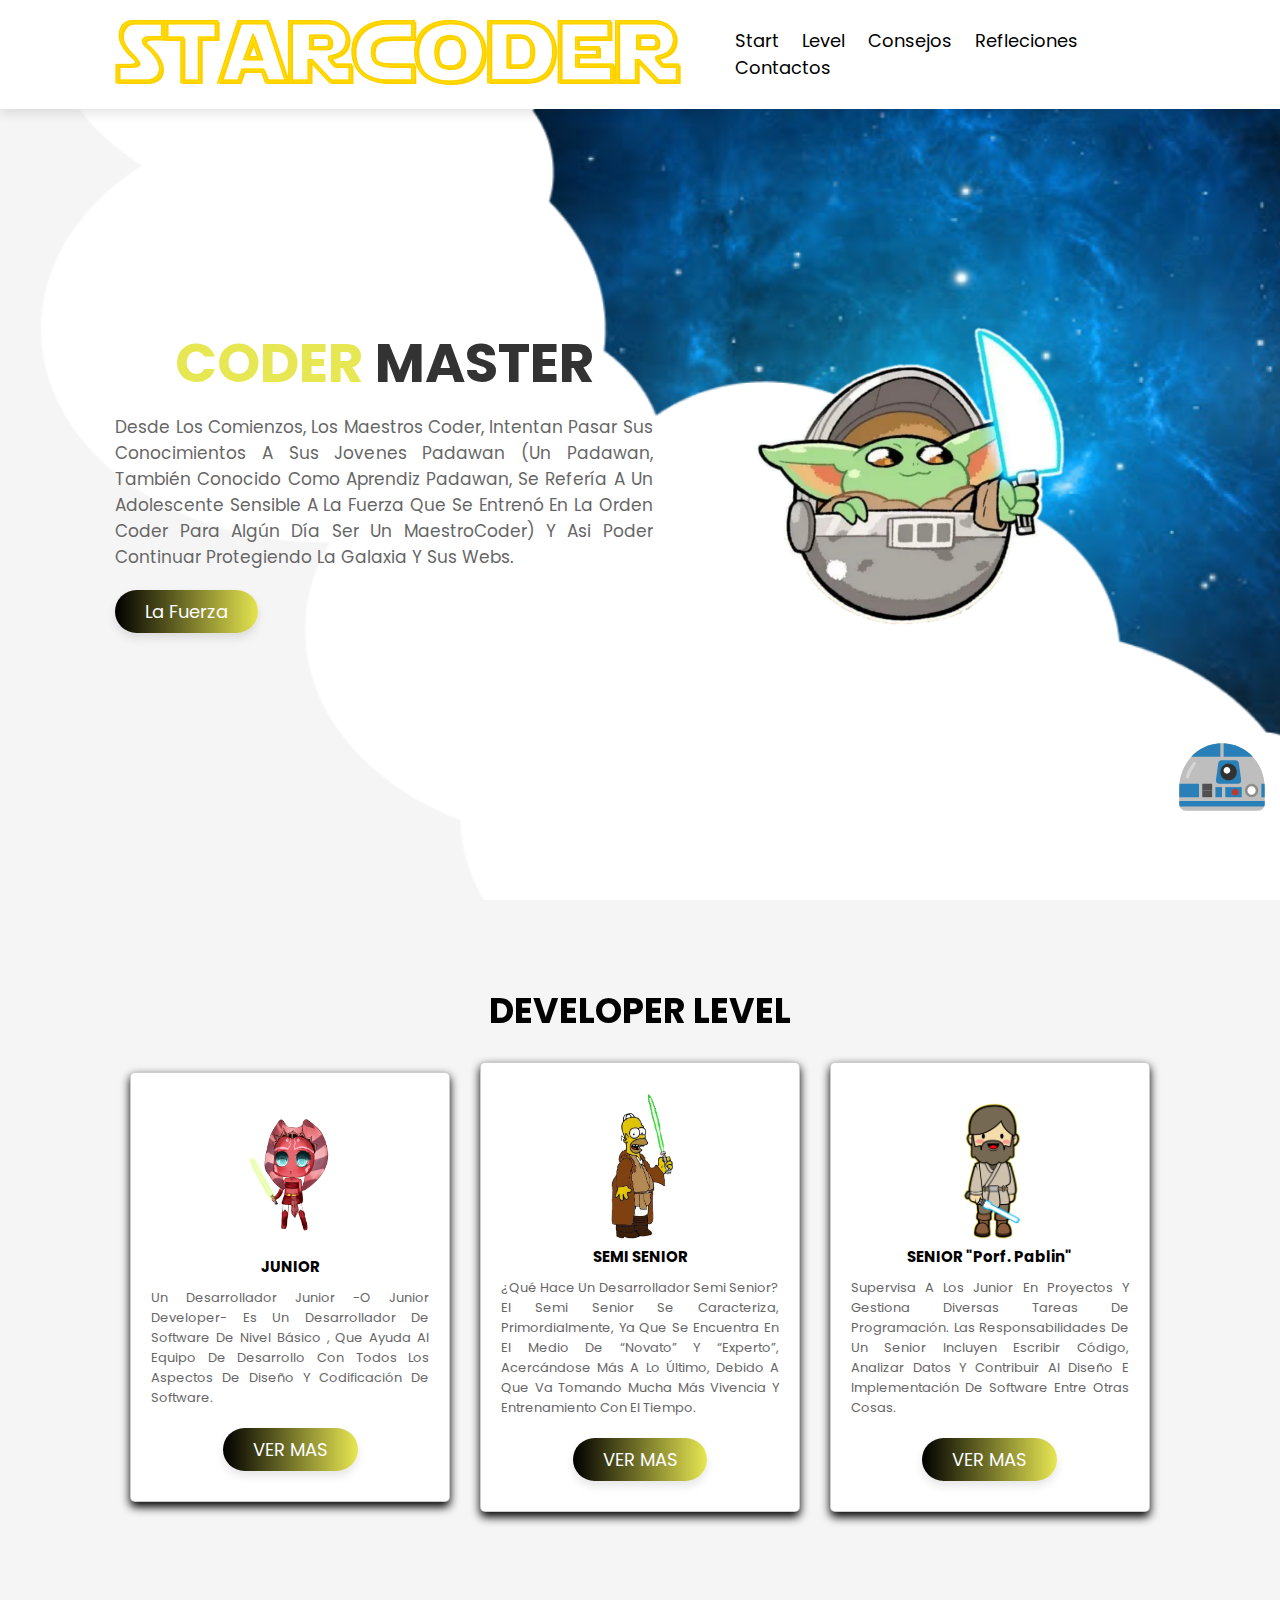
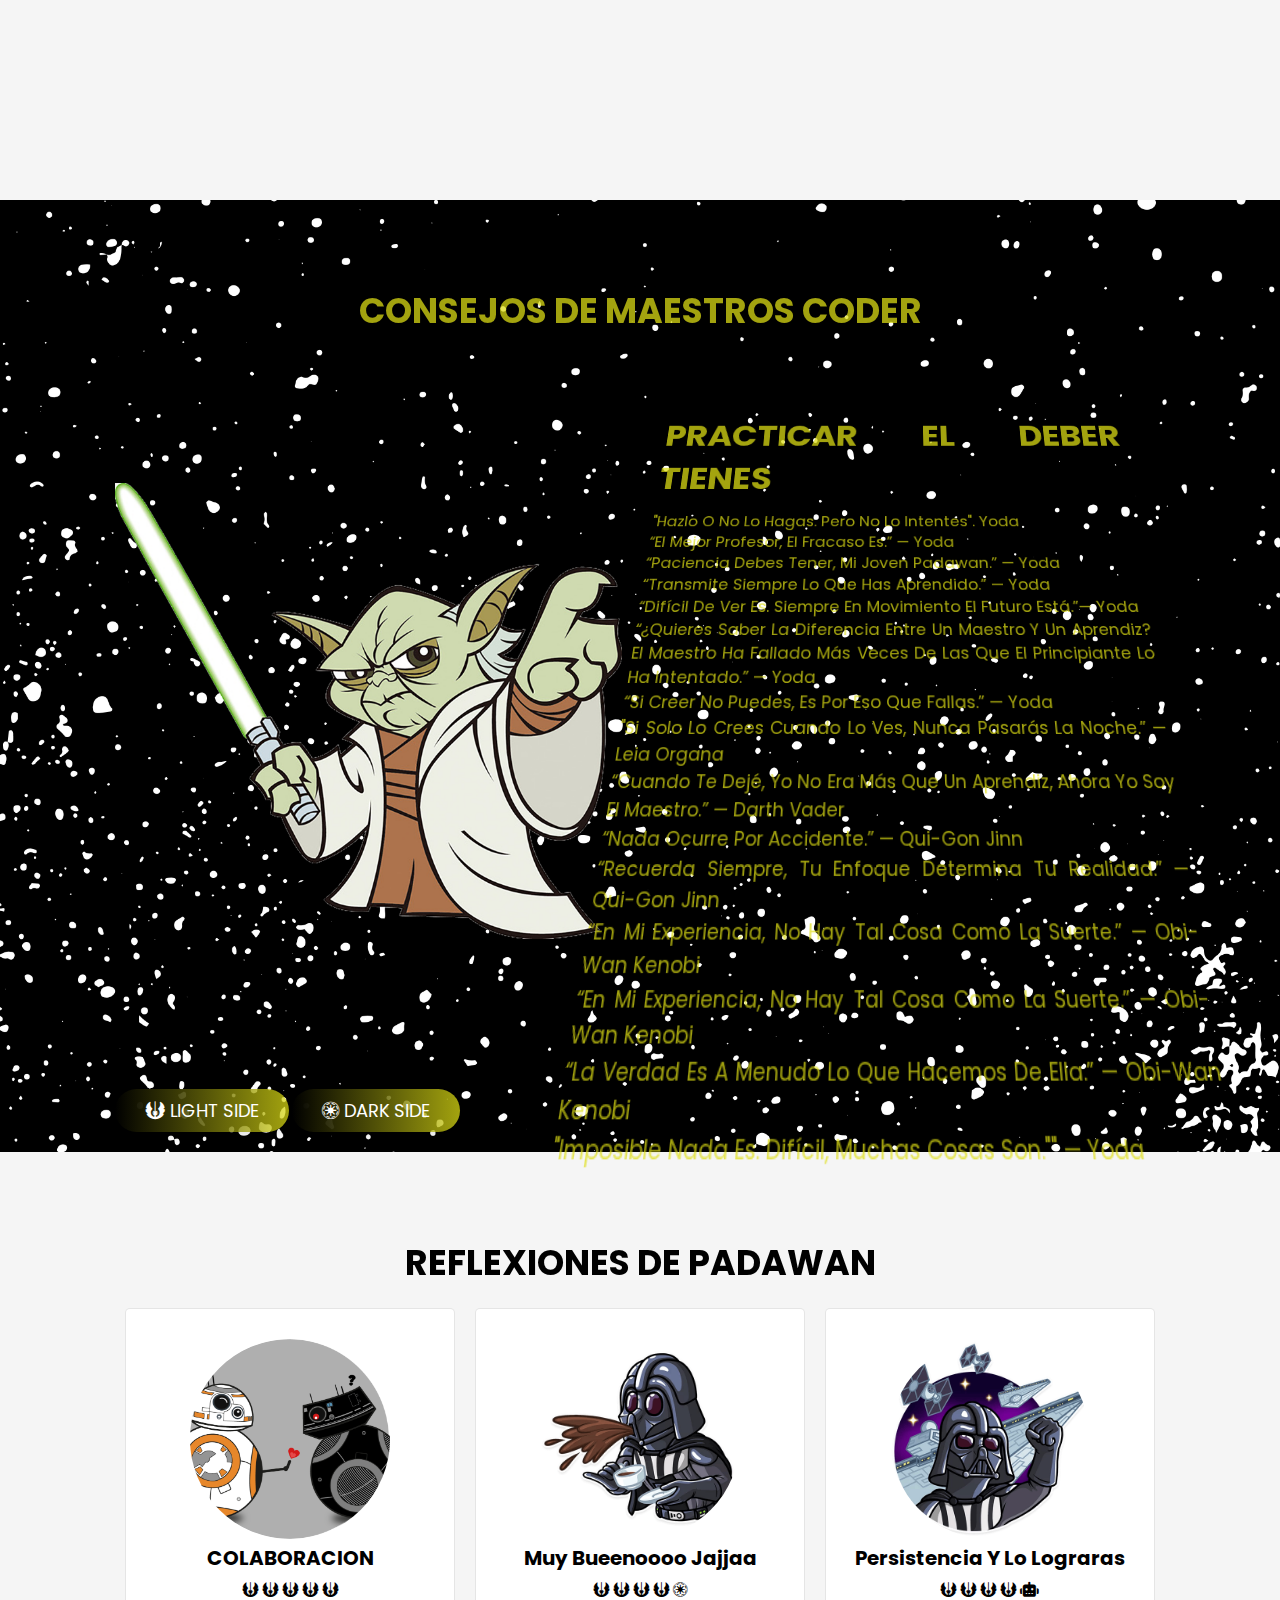
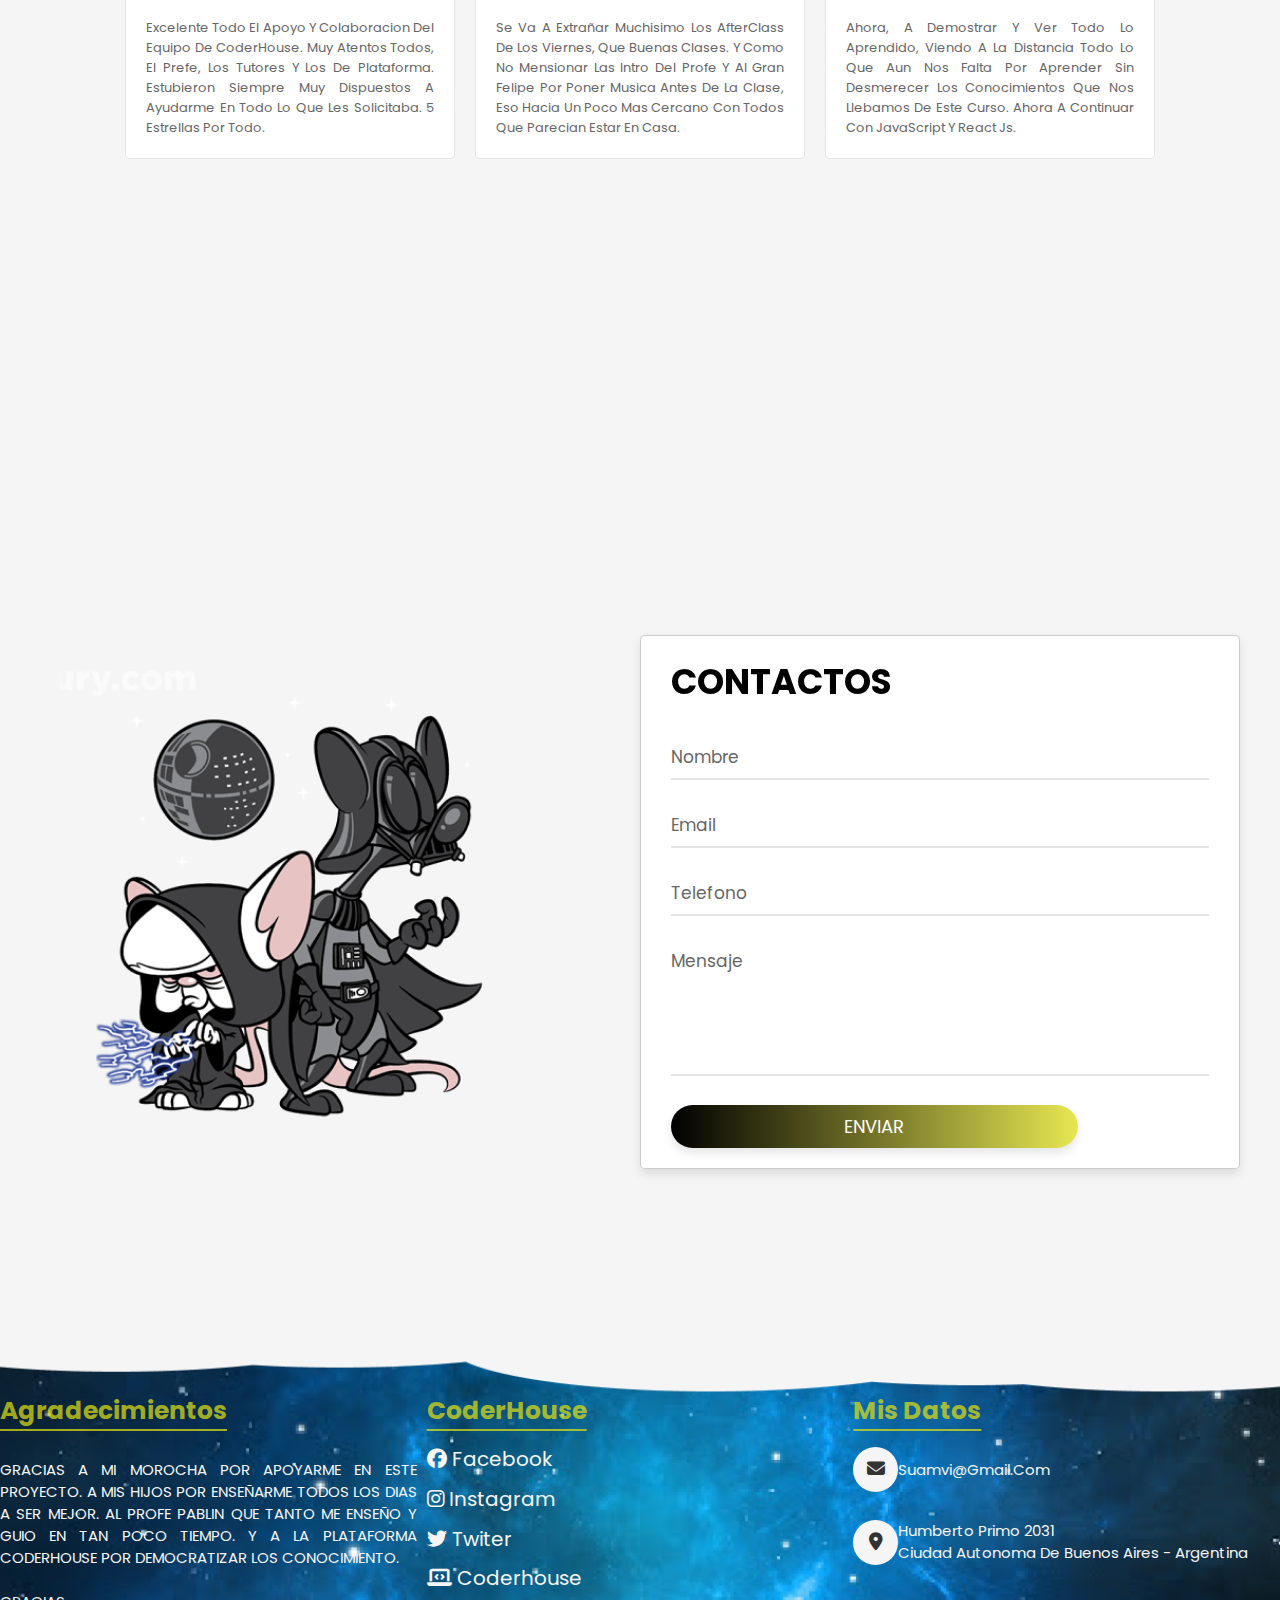
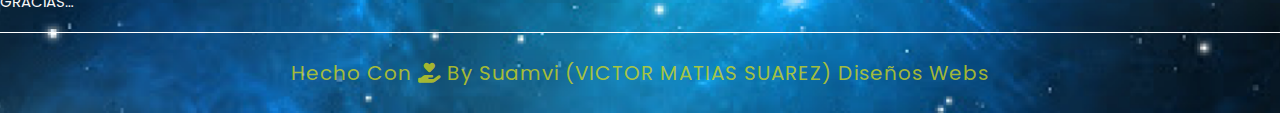
==== commit a6c96734: "Update index.html" ====
--- a/index.html
+++ b/index.html
@@ -128,7 +128,7 @@
                         <i class="fa-brands fa-galactic-republic"></i>
                     </div>
                     <div class="reflecioness">
-                        se va a estrañar muchisimo los AfterClass de los viernes, que buenas clases. y como no mensionar las intro del Profe y al gran Felipe por poner musica antes de la clase, eso hacia un poco mas cercano con todos que parecian estar en casa.
+                        se va a extrañar muchisimo los AfterClass de los viernes, que buenas clases. y como no mensionar las intro del Profe y al gran Felipe por poner musica antes de la clase, eso hacia un poco mas cercano con todos que parecian estar en casa.
                     </div>
                 </div>
             </div>
@@ -214,4 +214,4 @@
 
 </div>
 </body>
-</html>+</html>
